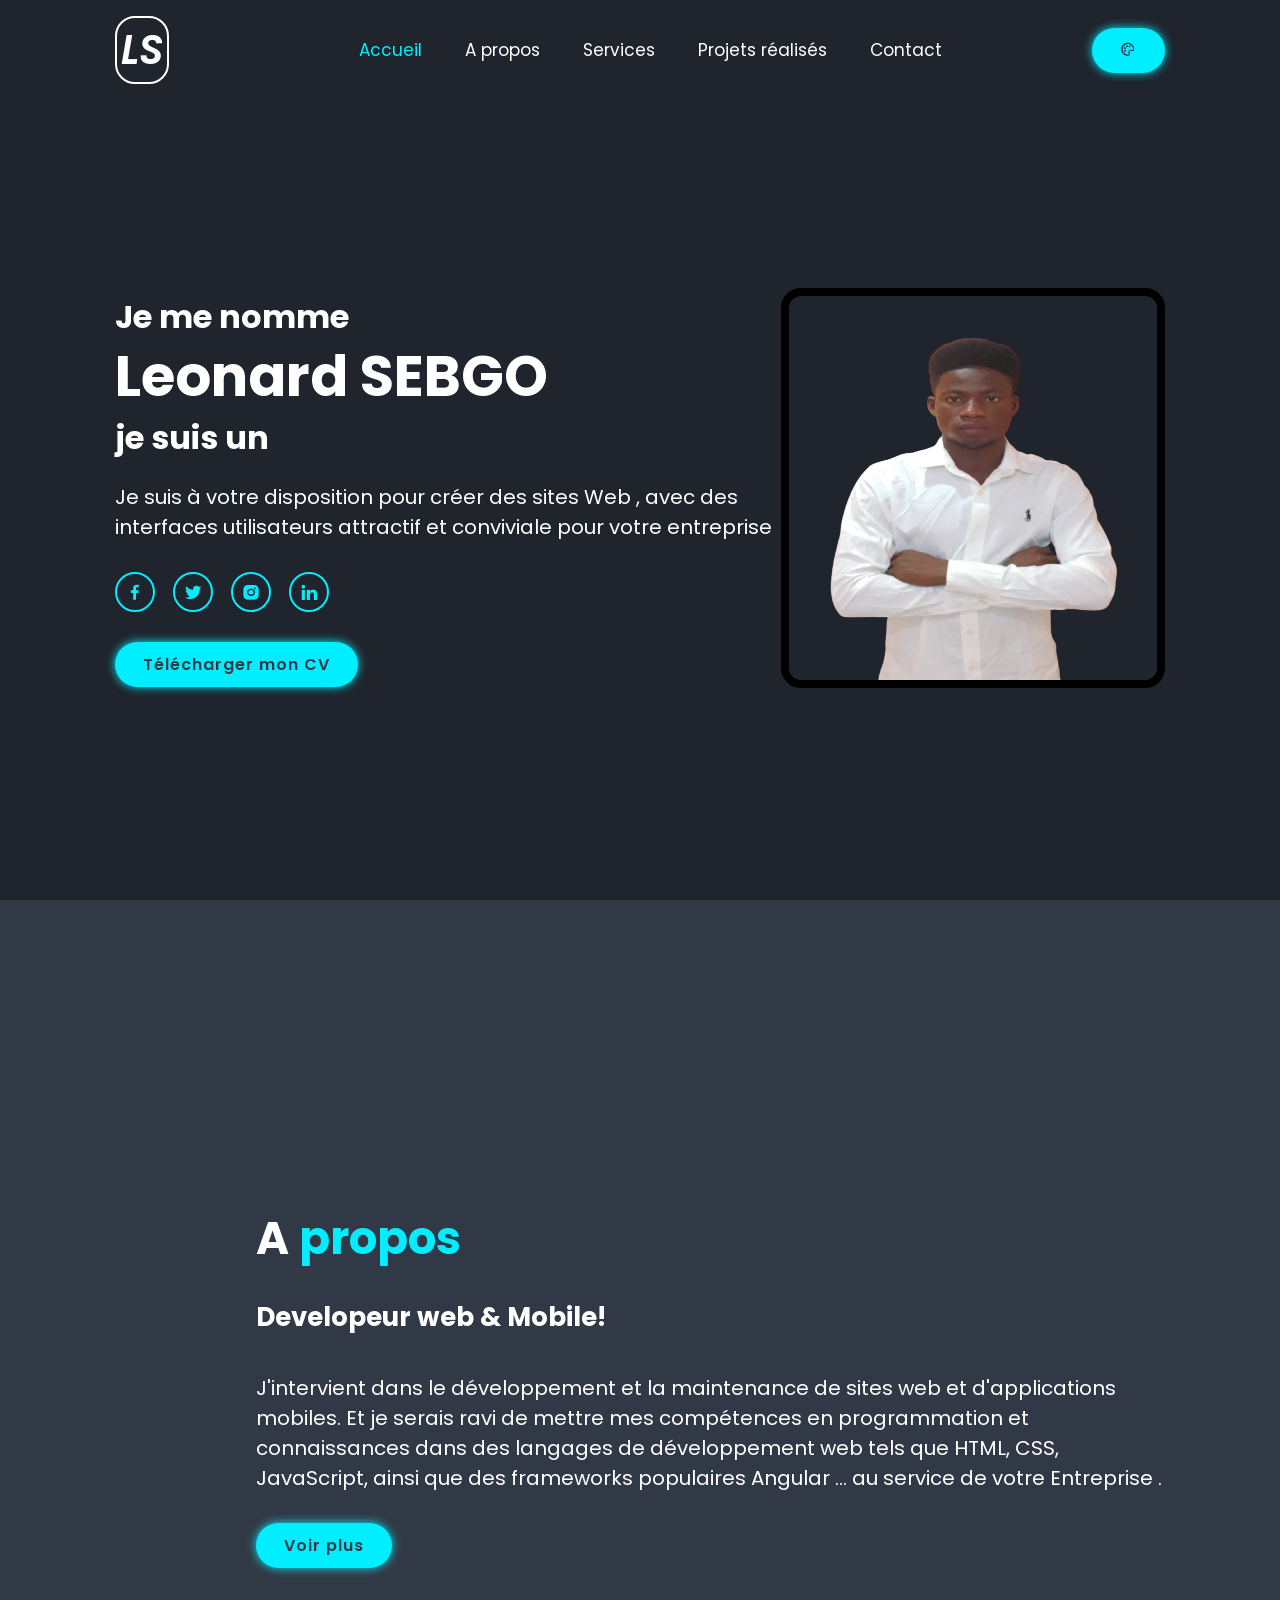
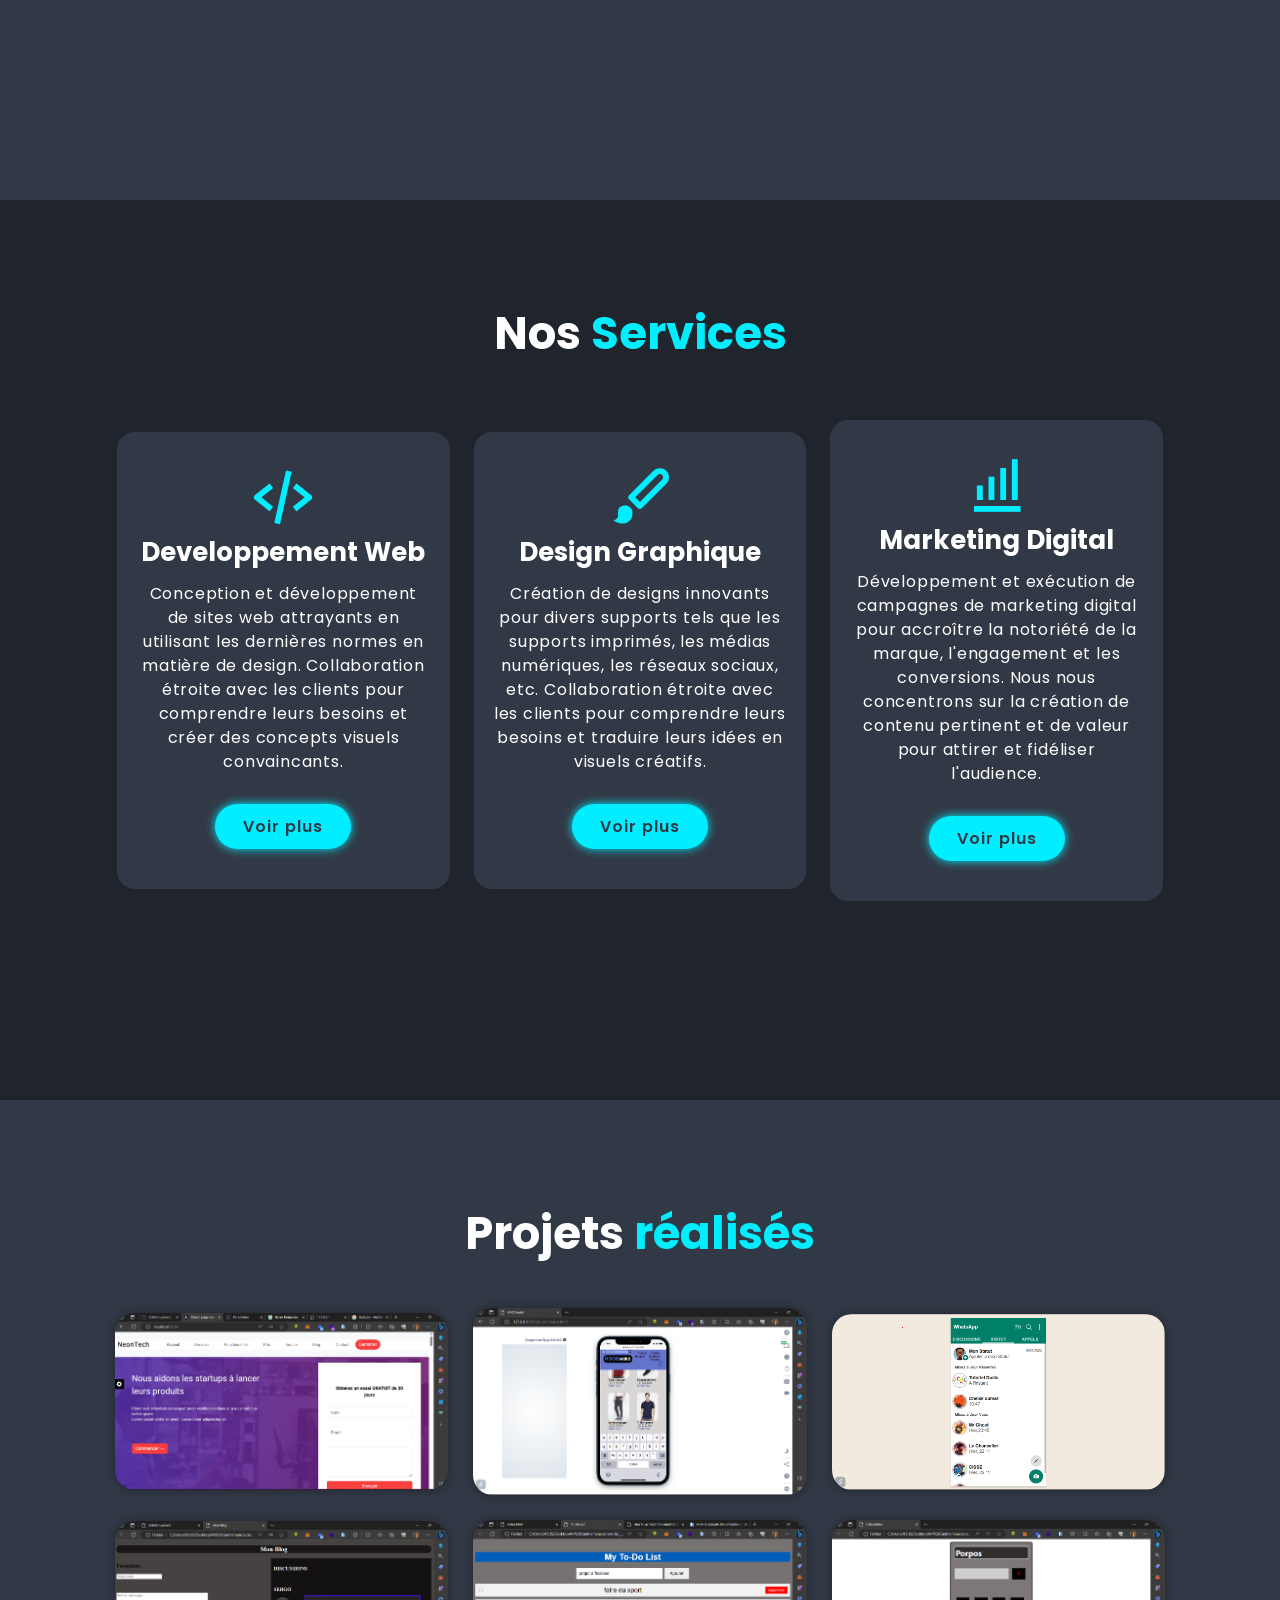
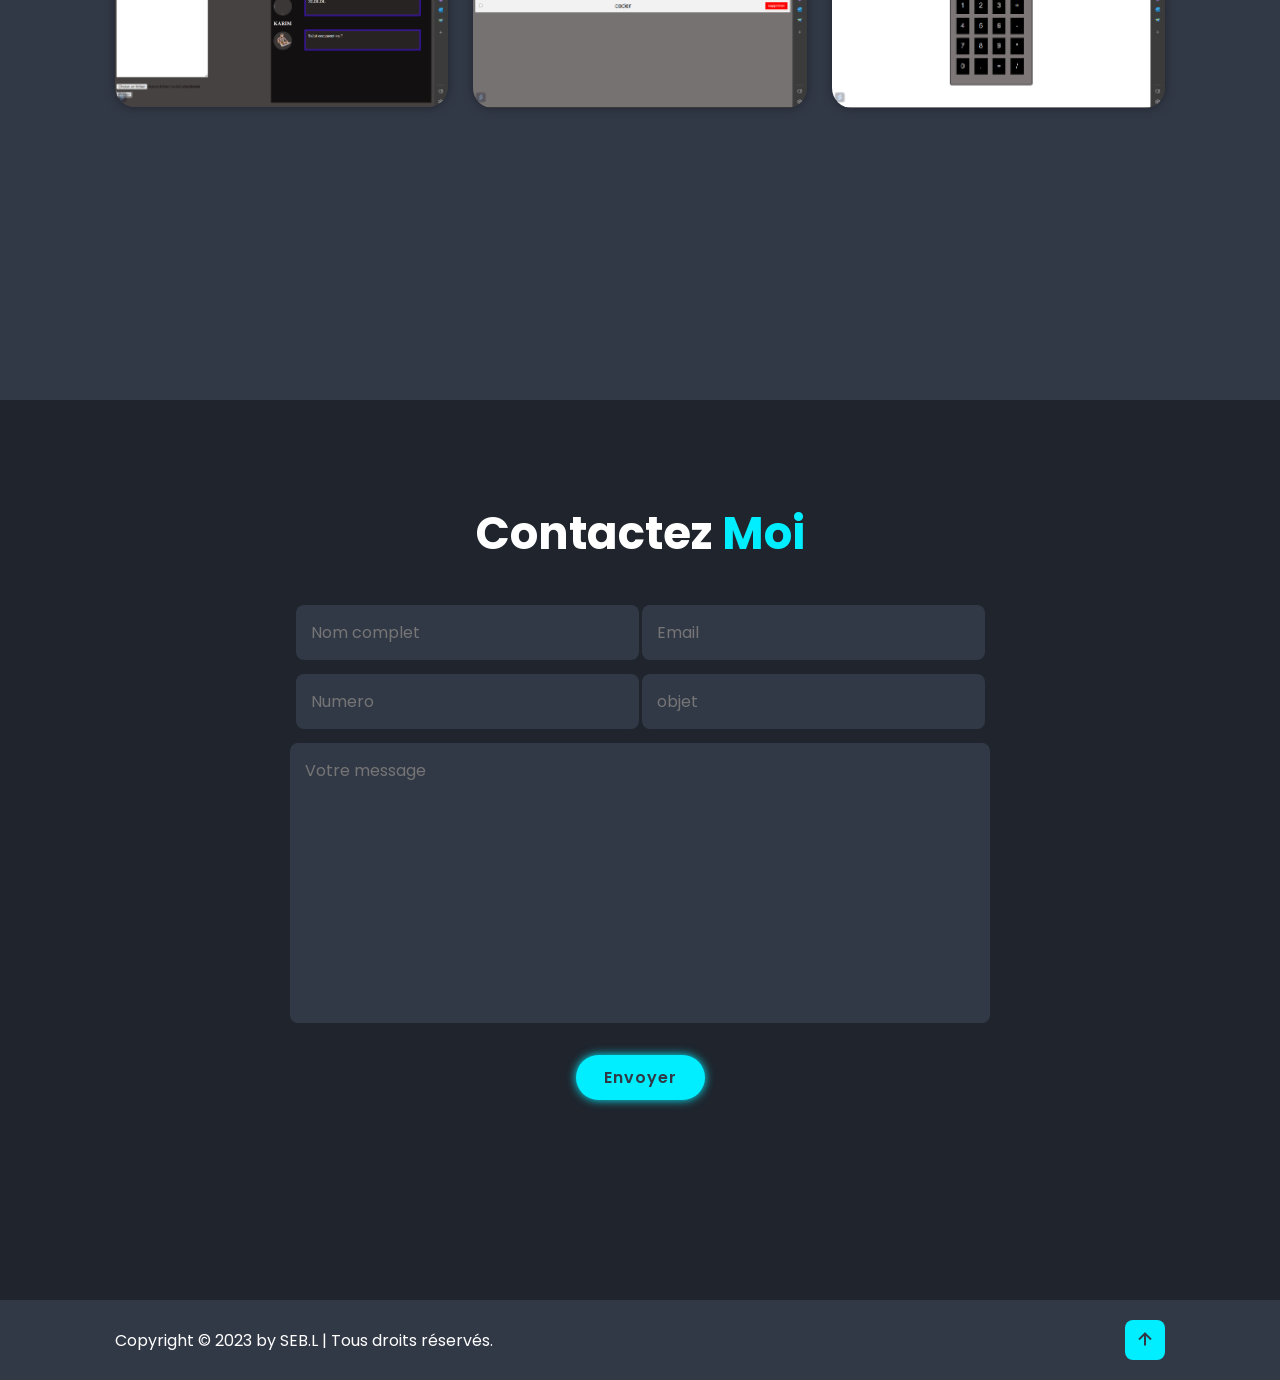
==== index.html @ 1d9edffd "profil" ====
<!DOCTYPE html>
<html lang="en" class="sr">
    <head>
        <meta charset="UTF-8">
        <meta name="viewport" content="width=:, initial-scale=1.0">
        <title>SEBGO Leonard</title>
        <!--box icons -->
<link href='https://unpkg.com/boxicons@2.1.4/css/boxicons.min.css' rel='stylesheet'>
        <!-- lien -->

        <link rel="stylesheet" href="style.css">
    </head>
<body>
  <!-- le header -->
  <div class="bubble-container"></div>
<header class="header">
   <h1 > <a href="#" class="logo">LS</a></h1>
     <i class="bx bx-menu" id="menu-icon"></i>
     

    <nav class="navbar">
      
        <a href="#home" class="active">Accueil</a>
        <a href="#about">A propos</a>
        <a href="#services">Services</a>
        <a href="#Projets" >Projets réalisés</a>
        <a href="#contact">Contact</a>

    </nav>
    <button id="theme-toggle" class="theme-toggle">
        <a href="#" class="btn"><i class='bx bx-palette' ></i></a>
      </button>
</header>
  <!-- partie Accueil -->
  <section class="home" id="home">
   
  
         
         
    </div>
      
        <div class="home-content">
            <h3> Je me nomme </h3>
            <h1>Leonard SEBGO </h1>
            <h3>je suis un <span class="anime-text"></span></h3>
            <p>Je suis à votre disposition pour créer des sites Web , 
                avec des interfaces utilisateurs attractif
                et conviviale pour votre entreprise </p>
             <div class="social-media">
                <!-- icon from boxicon -->
                <a href="#"><i class="bx bxl-facebook"></i></a>
                <a href="#"><i class="bx bxl-twitter"></i></a>
                <a href="#"><i class="bx bxl-instagram-alt"></i></a>
                <a href="#"><i class="bx bxl-linkedin"></i></a>
             </div>
             <a href="cv/CVLEO.pdf" download="CVLEO.pdf" class="btn">Télécharger mon CV</a>
        </div>
        <div class="home-img">
            <img src="images/home.png" alt="">
        </div>
    </section>

    <!-- Partie Apropos -->
    <section class="about" id="about">
        <div class="about-img">
            <img src="" alt="">
        </div>
        <div class="about-content">
            <h2 class="heading"> A <span>propos</span></h2>
            <br>
            <br>
            <h3>Developeur web & Mobile!</h3>
            <br>
            <p>J'intervient dans le développement et la maintenance de sites web et d'applications mobiles.
                Et je serais ravi de mettre mes compétences en programmation et connaissances dans
                 des langages de développement web tels que HTML, CSS, JavaScript, ainsi que des frameworks populaires Angular ... 
                au service de votre Entreprise .
            </p>
            <a href="#" class="btn">Voir plus</a>
        </div>

    </section>
    <!-- Partie Services -->
    <section class="services" id="services">
        <h2 class="heading">Nos <span>Services</span></h2>
        <div class="services-container">
            <div class="services-box">
                <i class="bx bx-code-alt"></i>
                <h3>Developpement Web</h3>
                <p>
                    Conception et développement de sites web attrayants en utilisant les dernières normes en matière de design.
                    Collaboration étroite avec les clients pour comprendre leurs besoins et créer des concepts visuels convaincants.
                </p>
                <a href="#Projets" class="btn"> Voir plus</a>
            </div>
            <div class="services-box">
                <i class="bx bxs-paint"></i>
                <h3>Design Graphique</h3>
                <p>
                    Création de designs innovants pour divers supports tels que les supports imprimés, les médias numériques, les réseaux sociaux, etc.
                    Collaboration étroite avec les clients pour comprendre leurs besoins et traduire leurs idées en visuels créatifs.
                </p>
                <a href="#Projets" class="btn">Voir plus</a>
            </div>
      
            <div class="services-box">
                <i class="bx bx-bar-chart-alt"></i>
                <h3> Marketing Digital</h3>
                <p>
                    Développement et exécution de campagnes de marketing digital pour accroître la notoriété de la marque, l'engagement et les conversions.
                    Nous nous concentrons sur la création de contenu pertinent et de valeur pour attirer et fidéliser l'audience.
                </p>
                <a href="#Projets" class="btn"> Voir plus</a>
            </div>
        </div> 
    </section>
    <!-- Partie Portfolio -->
    <section class="portfolio" id="Projets">
        <h2 class="heading" > Projets <span>réalisés</span></h2>
        
        <div class="portfolio-container">
            <div class="portfolio-box">
                <img src="images/projet0.png" alt="">
                <div class="portfolio-layer">
                    <a href="#"><h4> Web Design 1</h4></a>
                </div>
                
                
            </div>
            <div class="portfolio-box">
                <img src="images/projet02.png" alt="">
                <div class="portfolio-layer">
                    <a href="#">
                        <h4> Web Design 2</h4>
                    </a>
                </div>
               
          
            </div>
            <div class="portfolio-box">
                <img src="images/projet1.png" alt="">
                <div class="portfolio-layer">
                    <a href="#"> <h4> Web Design 3</h4></a>
                </div>
                
          
            </div>
            <div class="portfolio-box">
                <img src="images/projet2.png" alt="">
                <div class="portfolio-layer">
                    <a href="#"><h4> Web Design 4</h4></a>
                </div>
                
               
            </div>
            <div class="portfolio-box">
                <img src="images/projet3.png" alt="">
                <div class="portfolio-layer">
                    <a href="#"> <h4> Web Design 5</h4></a>
                </div>
                
              
            </div>
            <div class="portfolio-box">
                <img src="images/projet4.png" alt="">
                <div class="portfolio-layer">
                    <a href="#"><h4> Web Design 6</h4></a>
                </div>
                
               
            </div>
        </div>

    </section>

    <!-- Partie Contact -->
    <section class="contact" id="contact">
        <h2 class="heading">Contactez <span>Moi</span></h2>
        <!-- <form>
            <div class="input-box">
                <input type="text" placeholder="Nom complet" name="nom">
                <input type="email" placeholder="Email" name="email">
            </div>
            <div class="input-box">
                <input type="number" placeholder="Numero"  name="numero">
                <input type="text" placeholder="objet"  name="objet">
            </div>
            <textarea name="" id="" cols="30" rows="10" placeholder="Votre message" name="message"></textarea>
            <a href="mailto:sebgoleonardo3@gmail.com" class="btn">Envoyer</a>
            
         

        </form> -->
        <form id="monFormulaire">
            <div class="input-box">
                <input type="text" placeholder="Nom complet" name="nom" required>
                <input type="email" placeholder="Email" name="email" required>
            </div>
            <div class="input-box">
                <input type="number" placeholder="Numero" name="numero" required>
                <input type="text" placeholder="objet" name="objet" required>
            </div>
            <textarea name="message" cols="30" rows="10" placeholder="Votre message" required></textarea>
            <button type="submit" class="btn">Envoyer</button>
        </form>
        
    </section>
    <footer class="footer">
        <div class="footer-text">
            <p>Copyright © 2023 by SEB.L | Tous droits réservés.</p>
        </div>
        <div class="footer-iconTop">
            <a href="#"><i class="bx bx-up-arrow-alt"></i></a>
        </div>
    </footer>



    <script src="https://cdn.emailjs.com/dist/email.min.js"></script>
  <!-- animation au survol -->
   

    <!-- scroll reveal -->
    <script src="https://unpkg.com/scrollreveal"></script>

<!-- typed js -->
<script src="https://cdn.jsdelivr.net/npm/typed.js@2.0.12"></script>

    <!-- Partie Java script -->
<script src="script.js"></script>


</body>

</html>
---- style.css ----
@import url('https://fonts.googleapis.com/css2?family=Poppins:wght@300;400;600;700;800;900;300&display=swap');
*{
    margin: 0;
    padding: 0;
    box-sizing: border-box;
    text-decoration: none;
    border: none;
    outline: none;
    scroll-behavior: smooth;
    font-family: 'poppins',sans-serif;
}
:root{
    --bg-color:#1f242d;
    --second-bg-color:#323946;
    --text-color:#fff;
    --main-color:#0ef;
}

html {
    font-size: 62.5%;
    overflow-x: hidden;
}
body{
    background: var(--bg-color);
    color: var(--text-color);
}
section{
    min-height: 100vh;
    padding: 10rem 9% 2rem;

}


.header{
    position: fixed;
    top: 0;
    left: 0;
    width: 100%;
    padding: 2rem 9%;
    background: var(--bg-color);
    display: flex;
    justify-content: space-between;
    align-items: center;
    z-index: 100;
}
.header .sticky {
    border-bottom:.1rem solid rgba(0, 0, 0, .2) ;
}
.logo{
    border: 2px solid #fff;
    border-radius: 20px;
    padding: 4px;
    font-style: italic;
    font-size: 4rem;
    color: var(--text-color);
    font-weight: 600;
    cursor: default;
    transition: 0.5s ease;
}
.logo:hover{
    color: var(--main-color);
    border-color:var(--main-color);
    background:var(--second-bg-color);
    transform: translate3d(-10px , -6px , -9px);
}
.navbar a{
    font-size: 1.7rem;
    color: var(--text-color);
    margin-left: 4rem;
    transition: .3s;
}
.navbar a:hover,
.navbar a.active{
    color: var(--main-color);
}
#menu-icon {
    font-size: 3.6rem;
    color: var(--text-color);
    display: none;
}
.home{
    display: flex;
    justify-content: center;
    align-items: center;
}
.home-img img{
    padding: -20px;
   border-radius: 20px;
    border: 8px solid #000;
    height: 400px;
    width: 30vw;
    animation: floatImage 4s ease-in-out infinite;
    transition: 0.5s ease;
}

.home-img img:hover {
    border:  8px solid var(--main-color);
}
@keyframes floatImage{
    0%{
        transform: translateY(0);
    }
    50%{
        transform: translateY(-2.4rem);
    }
    100%{
        transform: translateY(0);
    }
}
.home-content h3{
    font-size: 3.2rem;
    font-weight: 700;   
}
.home-content h3:nth-of-type(2){
    margin-bottom: 2rem;
}
span{
    color: var(--main-color);
}
.home-content h1{
    font-size: 5.6rem;
    font-weight: 700;
    line-height: 1.3;
}

.home-content p {
    font-size: 2rem;
   align-content: space-between;
}

.social-media a{
    display: inline-flex;
    justify-content: center;
    align-items: center;
    width: 4rem;
    height: 4rem;
    background: transparent;
    border: .2rem solid var(--main-color);
    border-radius: 50%;
    font-size: 2rem;
    color: var(--main-color);
    margin: 3rem 1.5rem 3rem 0;
    transition: .5s ease;

}
.social-media a:hover{
    background: var(--main-color);
    color: var(--second-bg-color);
    box-shadow: 0 0 1rem var(--main-color);
}
.btn{
    display: inline-block;
    padding: 1rem 2.8rem;
    background: var(--main-color);
    border-radius: 4rem;
    box-shadow:0 0 1rem var(--main-color) ;
    font-size: 1.6rem;
    color: var(--second-bg-color);
    letter-spacing: .1rem;
    font-weight: 600;
    transition: .5s ease;
}
.theme-toggle{
    background: transparent;
}
.btn:hover{
    box-shadow:none;

}

.about{
    display: flex;
    justify-content: center;
    align-items: center;
    gap: 2rem;
    background: var(--second-bg-color);

}
.about-img{
    width: 35vw;
}
.heading{
    text-align: center;
    font-size:4.5rem ;
}
.about-content h2{
    text-align: left;
    line-height: 1.2;
}
.about-content h3{
    font-size: 2.6rem;
}
.about-content p {
    font-size: 2rem;
    margin:2rem 0 3rem ;

}



.services h2{
    margin-bottom:5rem ;
}
.services-container{
    display: flex;
    justify-content: center;
    align-items: center;
    flex-wrap: wrap;
    gap: 2rem;

}

.services-container .services-box {
    flex: 1 1 30rem ;
    background: var(--second-bg-color);
    padding: 3rem 2rem 4rem;
    border-radius: 2rem;
    text-align: center;
    border: .2rem solid var(--bg-color);
    transition:.5s ease ;
}

.services-container .services-box:hover {
    border-color: var(--main-color) ;
    transform: scale(1.02);
    
}
.services-box i {
    font-size: 7rem;
    color: var(--main-color);
}

.services-box h3 {
    font-size: 2.6rem;
}
.services-box p{
    font-size: 1.6rem;
    margin: 1rem 0 3rem;
    line-height: 1.5;
    letter-spacing: 0.05em;
}



.portfolio{
    background: var(--second-bg-color);
}
.portfolio h2 {
    margin-bottom: 4rem;
}
.portfolio-container {
    display :grid;
    grid-template-columns: repeat(3 , 1fr) ;
    align-items: center;
    gap: 2.5rem;
}
.portfolio-container .portfolio-box {
    position: relative;
    border-radius: 2rem;
    box-shadow: 0 0 1rem var(--bg-color);
    overflow: hidden;
    display: flex;
}
.portfolio img {
    width: 100%;
    transition: .5s ease;   
}
.portfolio-box:hover img{
    transform: scale(1.1);
}
.portfolio-box .portfolio-layer {
    position: absolute;
    bottom: 0;
    left: 0;
    width: 100%;
    height: 100%;
    background:linear-gradient(rgba(0 , 0 ,0 , .1), var(--main-color)) ;
    display: flex;
    justify-content: center;
    align-items: center;
    text-align: center;
    padding:  0 4rem;
    transform: translateY(100%);
    transition: .5s ease;
}
.portfolio-box:hover .portfolio-layer{
    transform: translateY(0);
}
.portfolio-layer h4 {
    font-size: 3rem;
}
.portfolio-layer p {
    font-size: 1.6rem;
    margin: .3rem 0 1rem;   
}
.portfolio-layer a {
    display: inline-flex;
    justify-content: center;
    align-items: center;
    width: 5rem;
    height: 5rem;
    background: var(--text-color);
    border-radius: 50%;

}
.portfolio-layer i{
    font-size: 2rem;
    color: var(--second-bg-color);
}

/* partie css pour Contact */

.contact h2 {
    margin-bottom: 3rem;
}

.contact form {
    max-width: 70rem;
    margin: 1rem auto;
    text-align: center;
    margin-bottom: 3rem;
}

.contact form input-box{
    display: flex;
    justify-content: space-between;
    flex-wrap: wrap;
}

.contact form .input-box input,
.contact form textarea {
    width: 100%;
    padding: 1.5rem;
    font-size: 1.6rem;
    color: var(--text-color);
    background: var(--second-bg-color);
    border-radius: .8rem;
    margin: .7rem 0 ;
}

.contact form .input-box input {
    width: 49%;
}
.contact form textarea {
    resize: none;
}
.contact form .btn {
    margin-top: 2rem;
    cursor: pointer;
}

/* css partie footer */

.footer {
    display: flex;
    justify-content: space-between;
    align-items: center;
    flex-wrap: wrap;
    padding: 2rem 9%;
    background: var(--second-bg-color);
}

.footer-text p {
    font-size: 1.6rem;
}

.footer-iconTop a {
    display: inline-flex;
    justify-content: center;
    align-items: center;
    padding: .8rem;
    background: var(--main-color);
    border-radius: .8rem;
    transition: .5s ease;

}
.footer-iconTop a:hover {
    box-shadow: 0 0 1rem var(--main-color);
}
.footer-iconTop a i{
    font-size: 2.4rem;
    color: var(--second-bg-color);
}

/* css partie dedié a la responsivité */

@media (max-width: 1200px) {
    html{
        font-size: 55%;
    }
}

@media (max-width: 991px) {
    .header{
         padding: 2rem 3%;
    }
    section {
        padding: 10re 3% 2rem;
    }
    .services {
        padding: 7rem;
    }
    .portfolio {
        padding: 7rem;

    }
    .contact {
        min-height: auto;

    }
    .footer{
        padding: 2rem 3%;
    }
}

@media (max-width: 768px) {
    #menu-icon{
        display: block;
    }
    .navbar {
        position: absolute;
        top: 100%;
        left: 0;
        width: 100%;
        padding: 1rem 3%;
        background: var(--bg-color);
        border-top: .1rem solid rgba(0 , 0 ,0 , .2);
        box-shadow: 0 .5rem 1rem rgba(0 , 0 ,0 , .2);
        display: none;
    }
    .navbar.active {
        display: block;
    }
    .navbar a {
        display: block;
        font-size: 2rem;
        font-size: 3rem 0;
    }
    .home{
        flex-direction: column;  
    }
    .home-content h3{
        font-size: 2.6rem;
    }
    .home-content h1 {
        font-size: 5rem;
    }
    .home-img img {
        width: 70vw;
        margin-top: 4rem;
    }
    .about {
        flex-direction: column-reverse;
    }
     .about img {
        width: 70vw;
        margin-top: 4rem;
     }
     .services h2 {
        margin-top: 3rem;
    }
    .portfolio h2 {
        margin-bottom: 3rem;
    }
    .portfolio-container{
        grid-template-columns: repeat (2 , 1fr);
    }
}

@media (max-width: 617px) {
    .portfolio-container{
        grid-template-columns: 1fr;
    }
}

@media (max-width: 450px) {
    html {
        font-weight: 50%;
    }
    .contact form .input-box input {
        width: 100%;
    }
}
@media (max-width: 365px){
    .home-img img{
        width: 90vw;
    } 
    .about-img img{
        width: 90vw;
    } 
    .footer{
        flex-direction: column-reverse;
    }
    .footer p {
        text-align: center;
        margin-top: 2rem;
        
    }
}

/* Thème 1 */
.theme1 {
    --bg-color: #1f242d;
    --second-bg-color: #363c46;
    --text-color: #fff;
    --main-color: #0ef;
  }
  
  /* Thème 2 */
  .theme2 {
    --bg-color: #f2f2f2;
    --second-bg-color: #e0e0e0;
    --text-color: #000;
    --main-color: #ff5722;
  }
  
.home .bx bx-palette {
    font-size: 6vw;
    
}
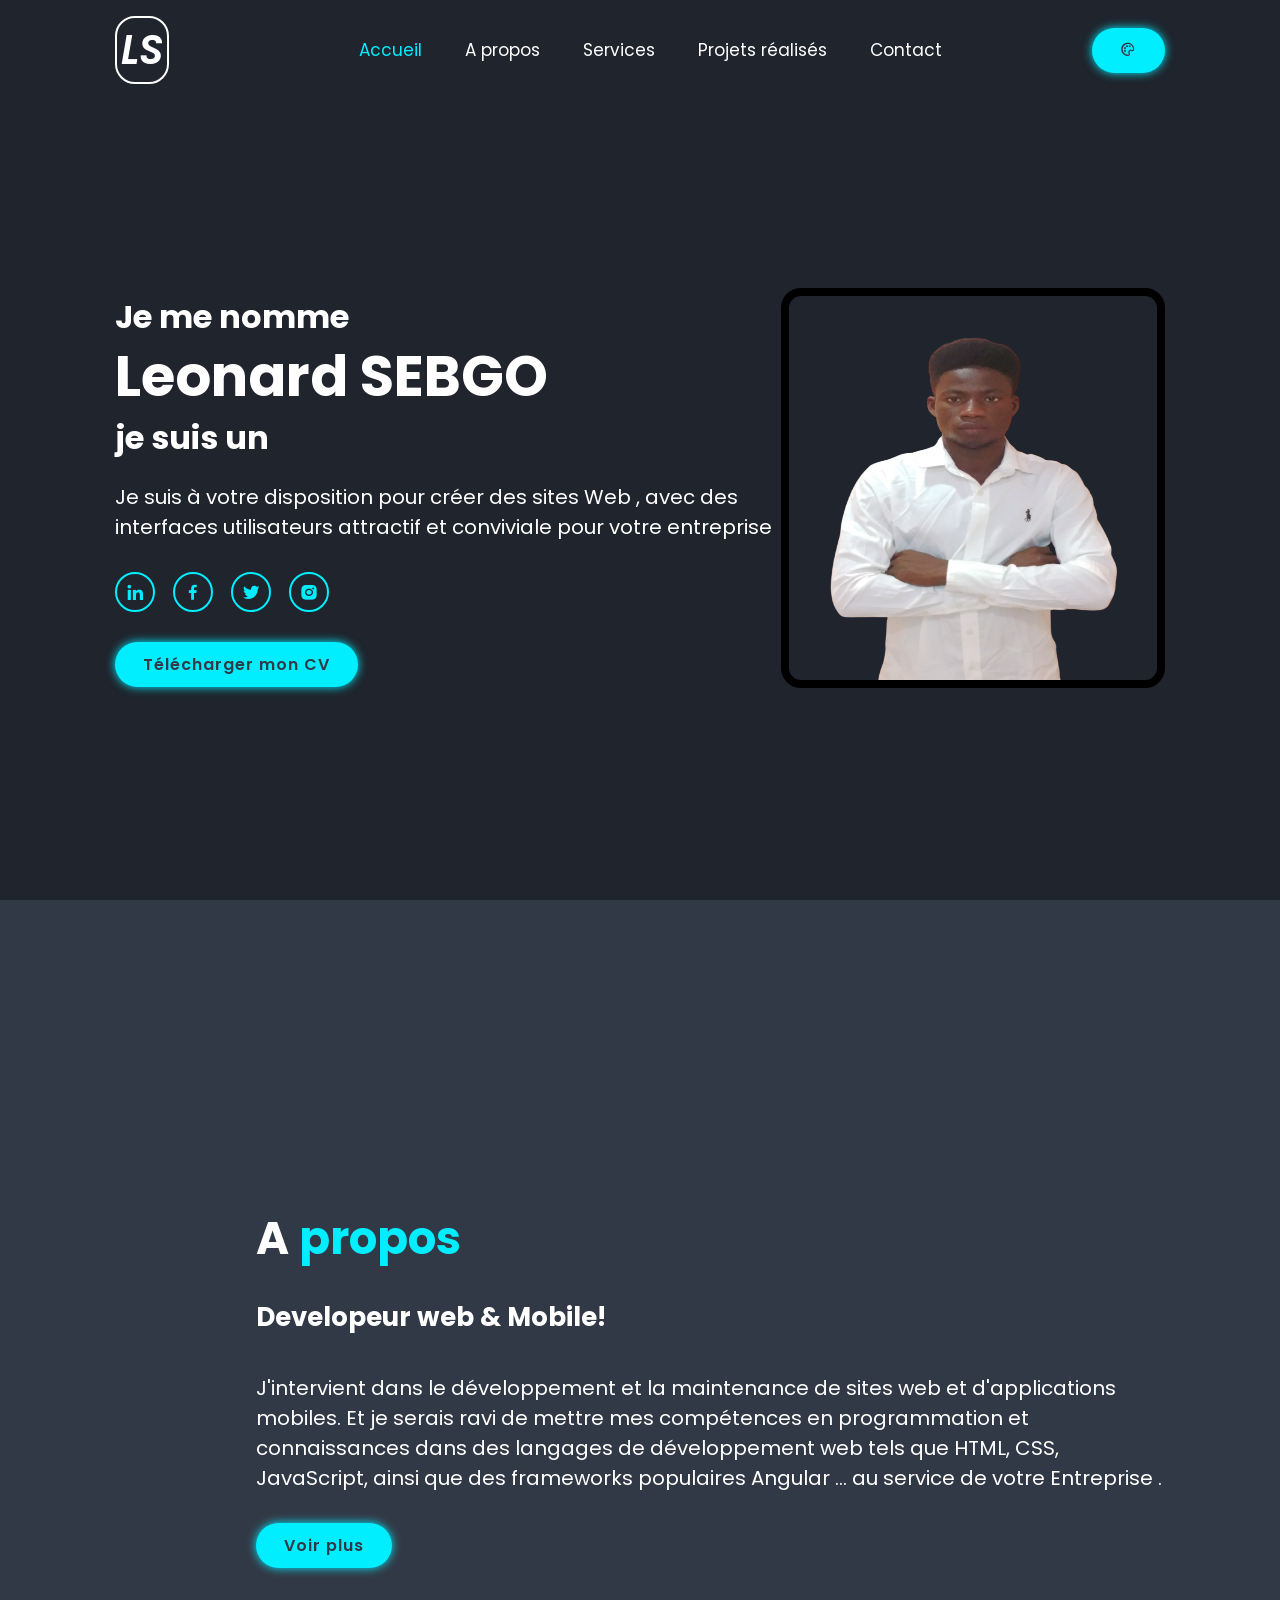
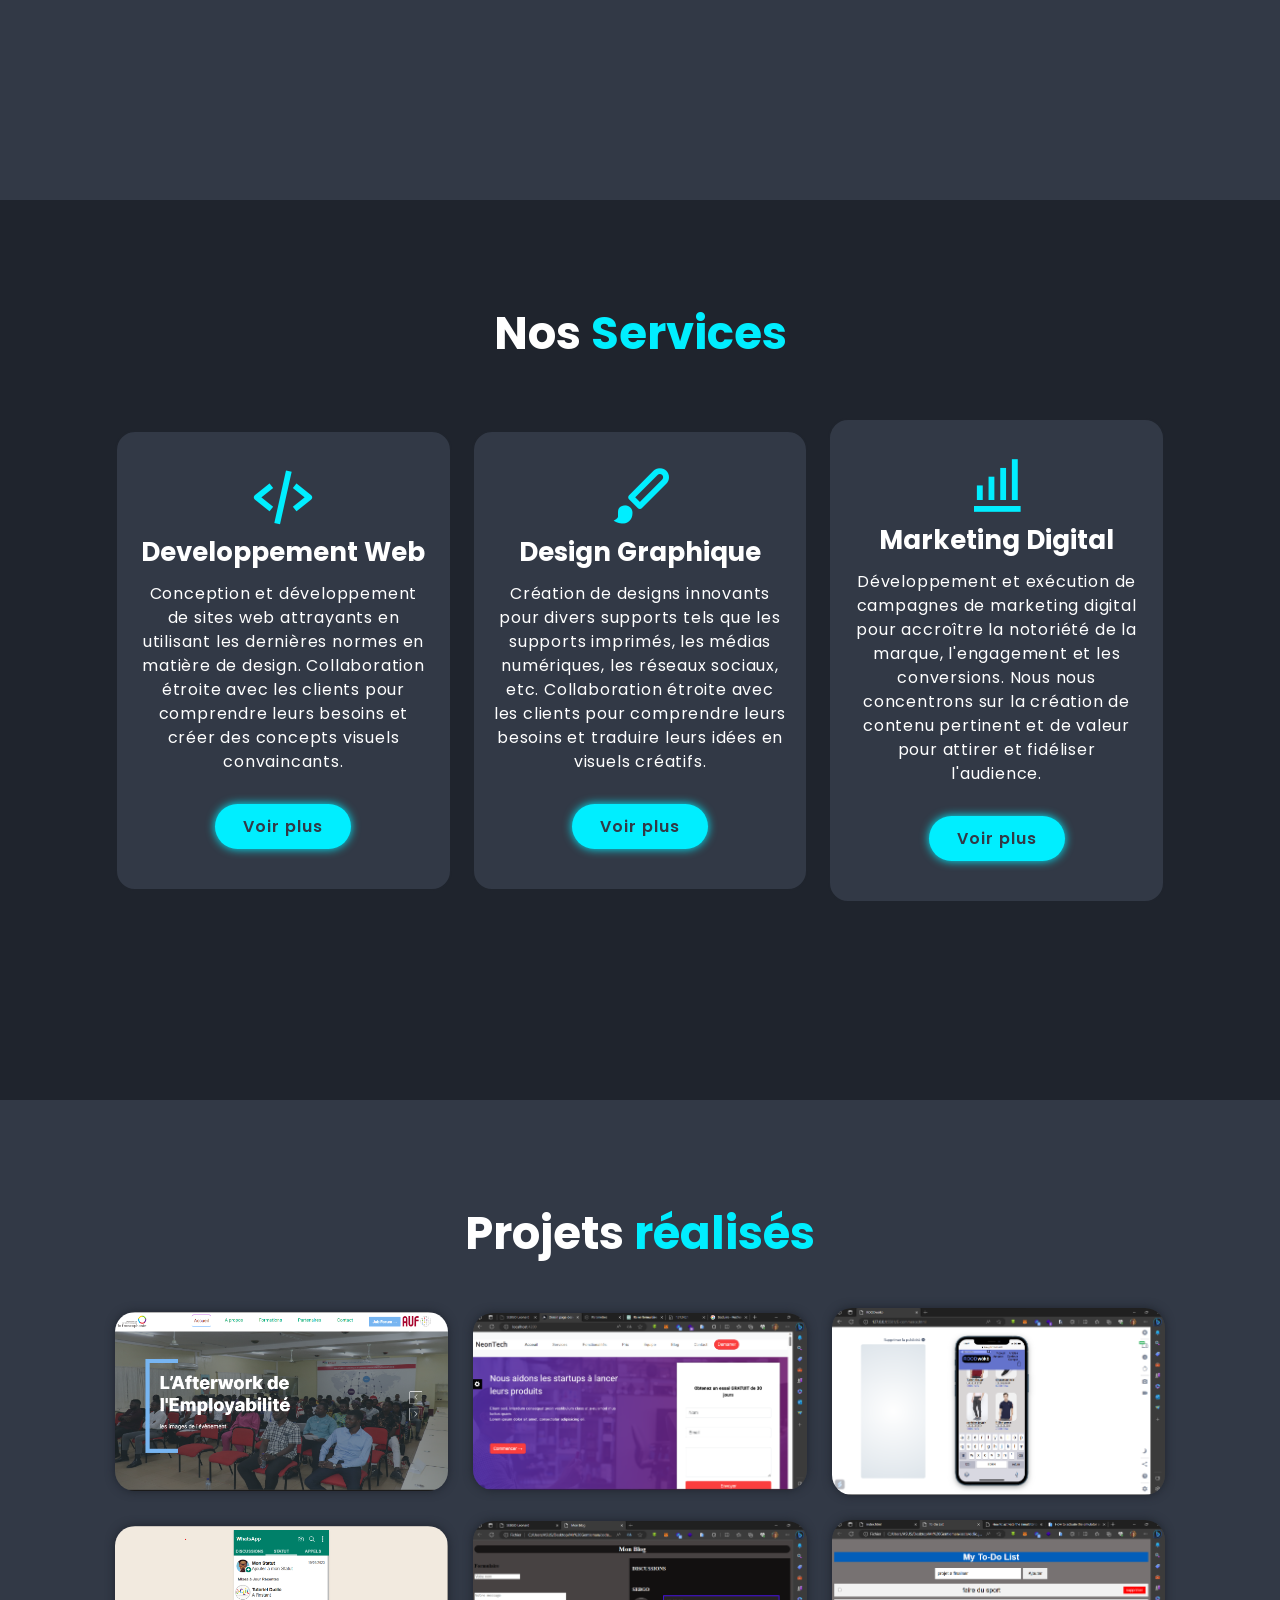
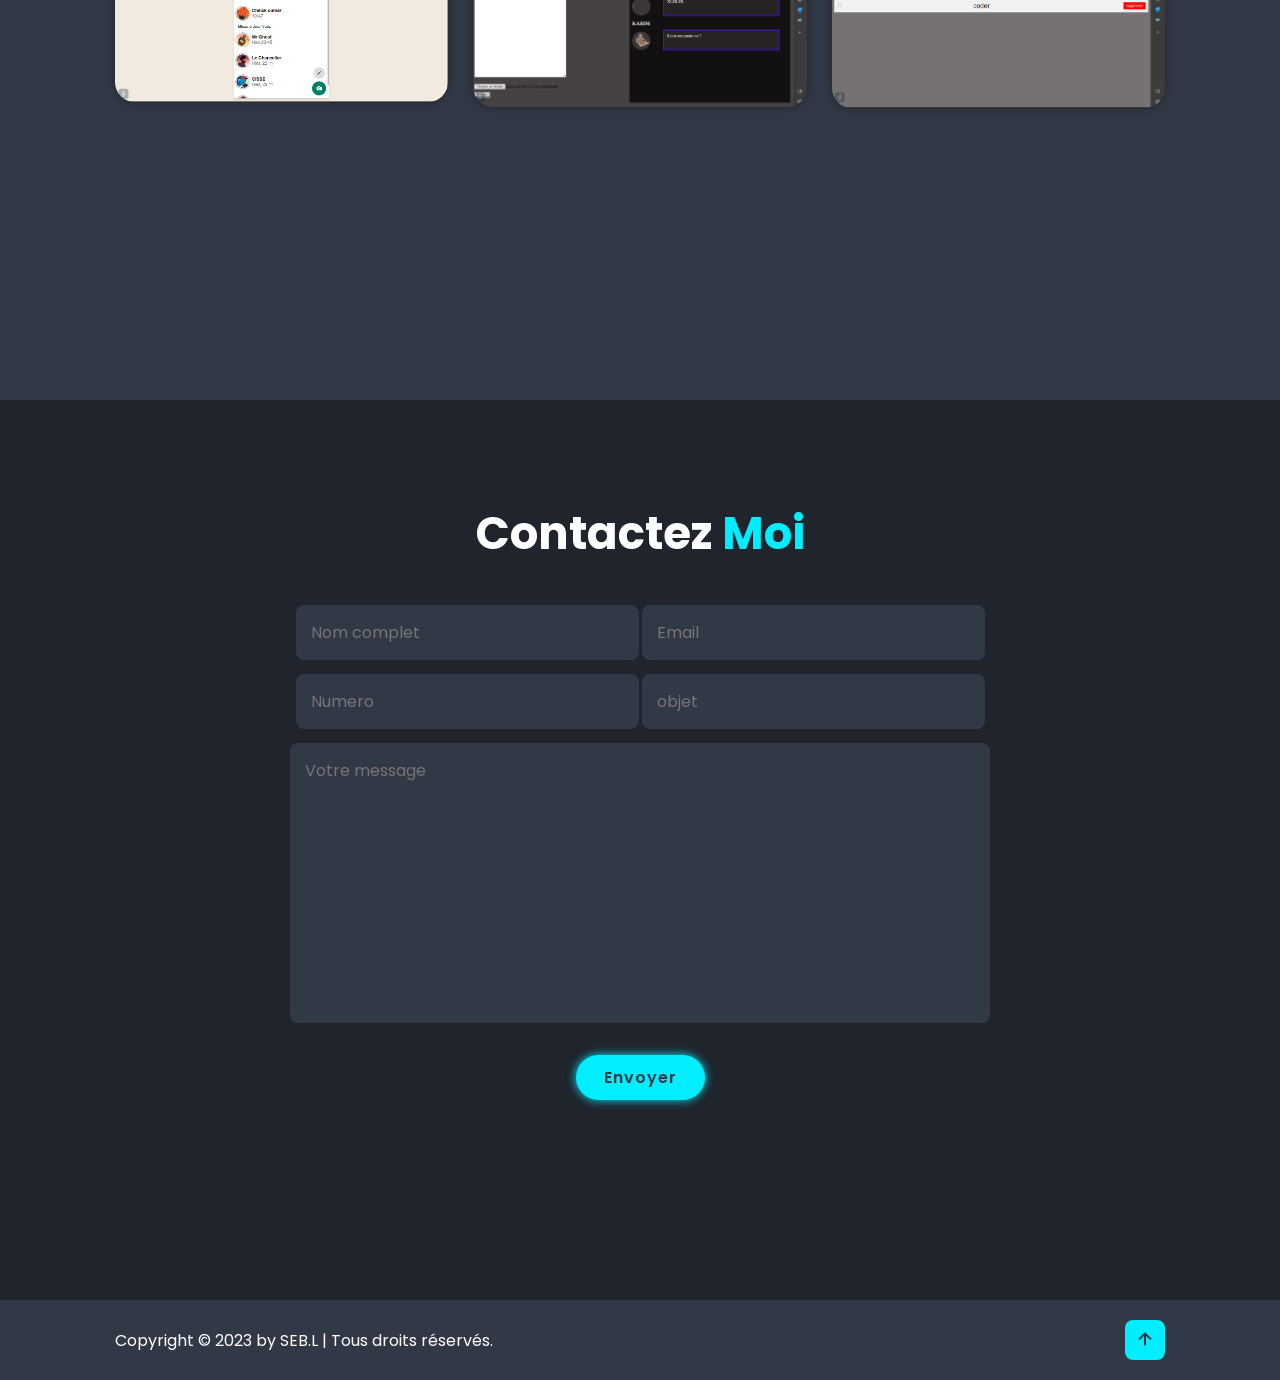
==== commit 06385e35: "Projet (update)" ====
--- a/index.html
+++ b/index.html
@@ -49,10 +49,11 @@
                 et conviviale pour votre entreprise </p>
              <div class="social-media">
                 <!-- icon from boxicon -->
+                <a href="https://www.linkedin.com/in/leonard-sebgo-71203a273/"><i class="bx bxl-linkedin"></i></a>
                 <a href="#"><i class="bx bxl-facebook"></i></a>
                 <a href="#"><i class="bx bxl-twitter"></i></a>
                 <a href="#"><i class="bx bxl-instagram-alt"></i></a>
-                <a href="#"><i class="bx bxl-linkedin"></i></a>
+             
              </div>
              <a href="cv/CVLEO.pdf" download="CVLEO.pdf" class="btn">Télécharger mon CV</a>
         </div>
@@ -121,9 +122,17 @@
         
         <div class="portfolio-container">
             <div class="portfolio-box">
+                <img src="images/Hackathon.png" alt="">
+                <div class="portfolio-layer">
+                    <a href="https://github.com/MrGentlemanSeb/Forum_Dclic.git"><h4> Projet Hackathon Forum Dclic </h4></a>
+                </div>
+                
+               
+            </div>
+            <div class="portfolio-box">
                 <img src="images/projet0.png" alt="">
                 <div class="portfolio-layer">
-                    <a href="#"><h4> Web Design 1</h4></a>
+                    <a href="https://github.com/MrGentlemanSeb/Dorsin.git"><h4>Projet angular</h4></a>
                 </div>
                 
                 
@@ -131,8 +140,8 @@
             <div class="portfolio-box">
                 <img src="images/projet02.png" alt="">
                 <div class="portfolio-layer">
-                    <a href="#">
-                        <h4> Web Design 2</h4>
+                    <a href="https://github.com/MrGentlemanSeb/Projet-page-web-complet.git">
+                        <h4> Projet e-commerce</h4>
                     </a>
                 </div>
                
@@ -141,7 +150,7 @@
             <div class="portfolio-box">
                 <img src="images/projet1.png" alt="">
                 <div class="portfolio-layer">
-                    <a href="#"> <h4> Web Design 3</h4></a>
+                    <a href="https://github.com/MrGentlemanSeb/Projet-Whatsapp"> <h4> Projet Whatsapp</h4></a>
                 </div>
                 
           
@@ -149,7 +158,7 @@
             <div class="portfolio-box">
                 <img src="images/projet2.png" alt="">
                 <div class="portfolio-layer">
-                    <a href="#"><h4> Web Design 4</h4></a>
+                    <a href="https://github.com/MrGentlemanSeb/dclic_js_projects/tree/f0824eed3f929a016f1993239b9b0e1e209b7018/blog"><h4>Projet Blog</h4></a>
                 </div>
                 
                
@@ -157,19 +166,12 @@
             <div class="portfolio-box">
                 <img src="images/projet3.png" alt="">
                 <div class="portfolio-layer">
-                    <a href="#"> <h4> Web Design 5</h4></a>
+                    <a href="todo_list"> <h4>Projet TODO List</h4></a>
                 </div>
                 
               
             </div>
-            <div class="portfolio-box">
-                <img src="images/projet4.png" alt="">
-                <div class="portfolio-layer">
-                    <a href="#"><h4> Web Design 6</h4></a>
-                </div>
-                
-               
-            </div>
+        
         </div>
 
     </section>
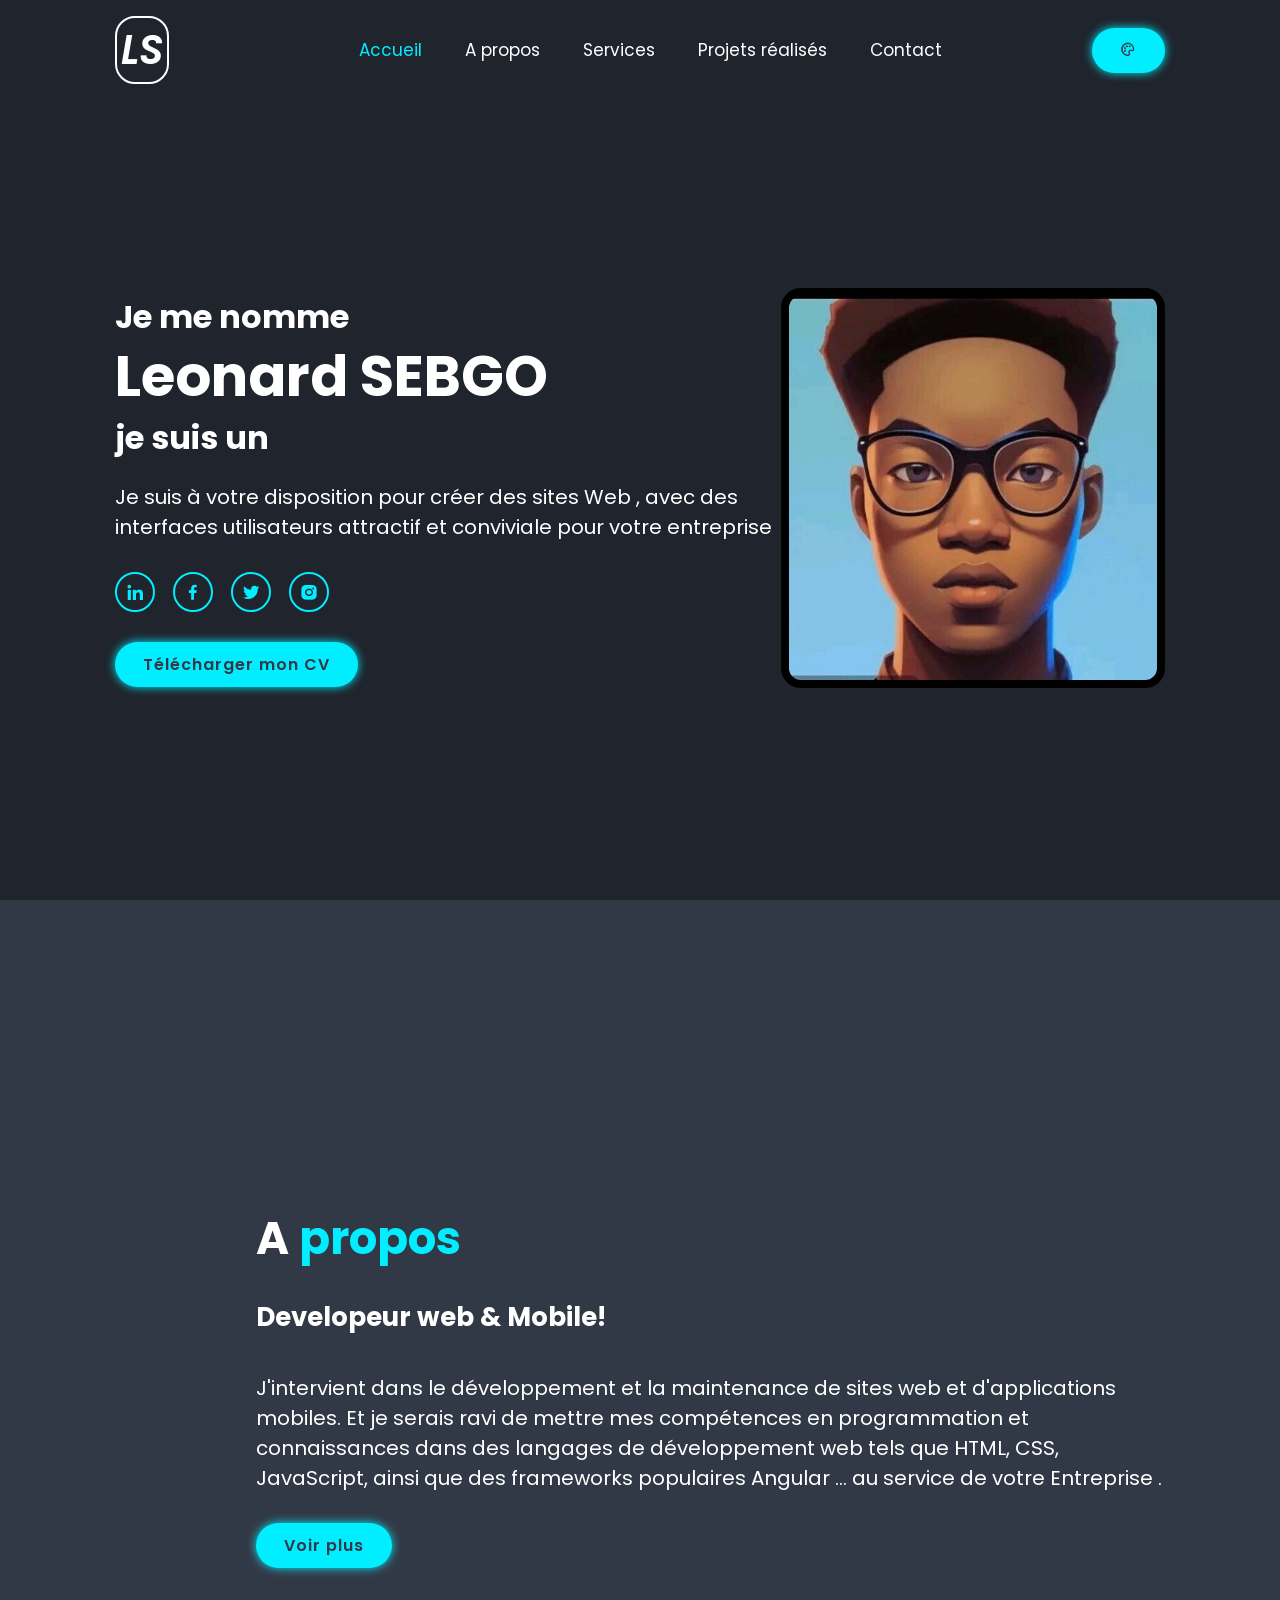
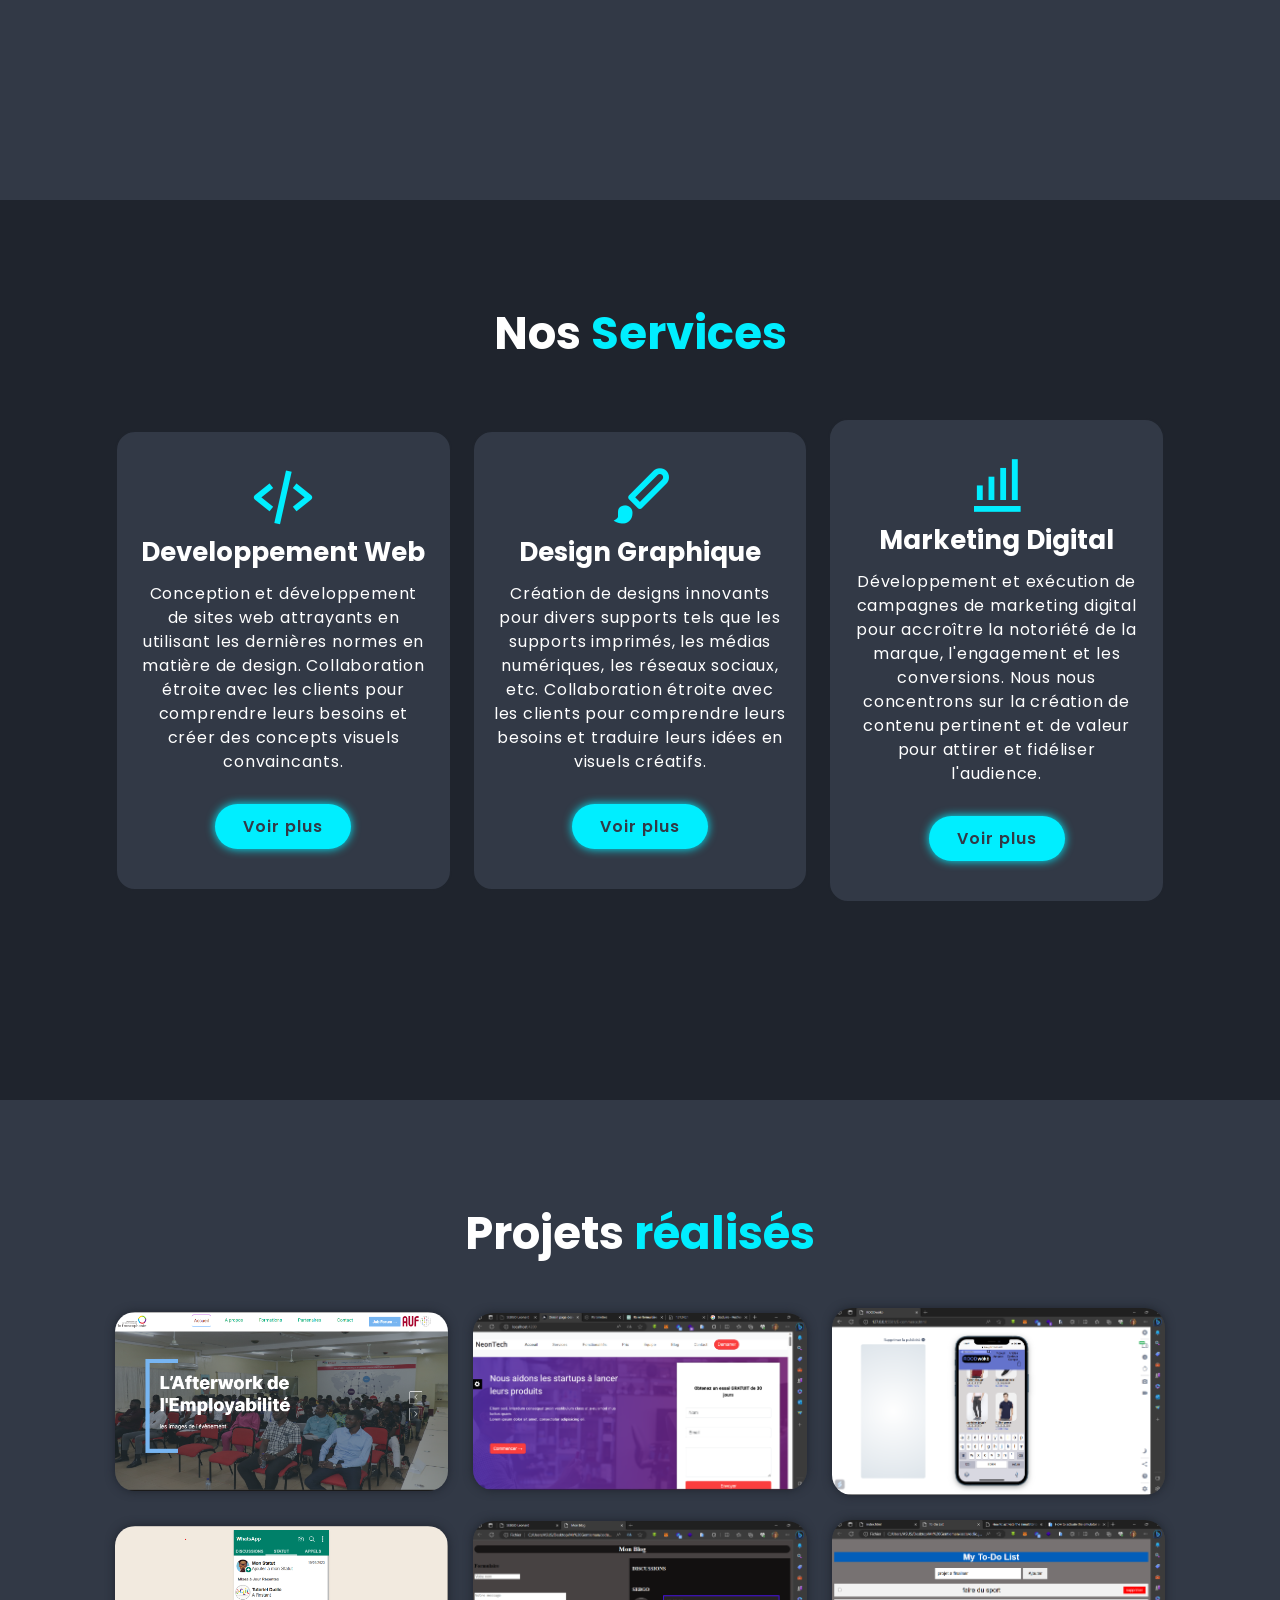
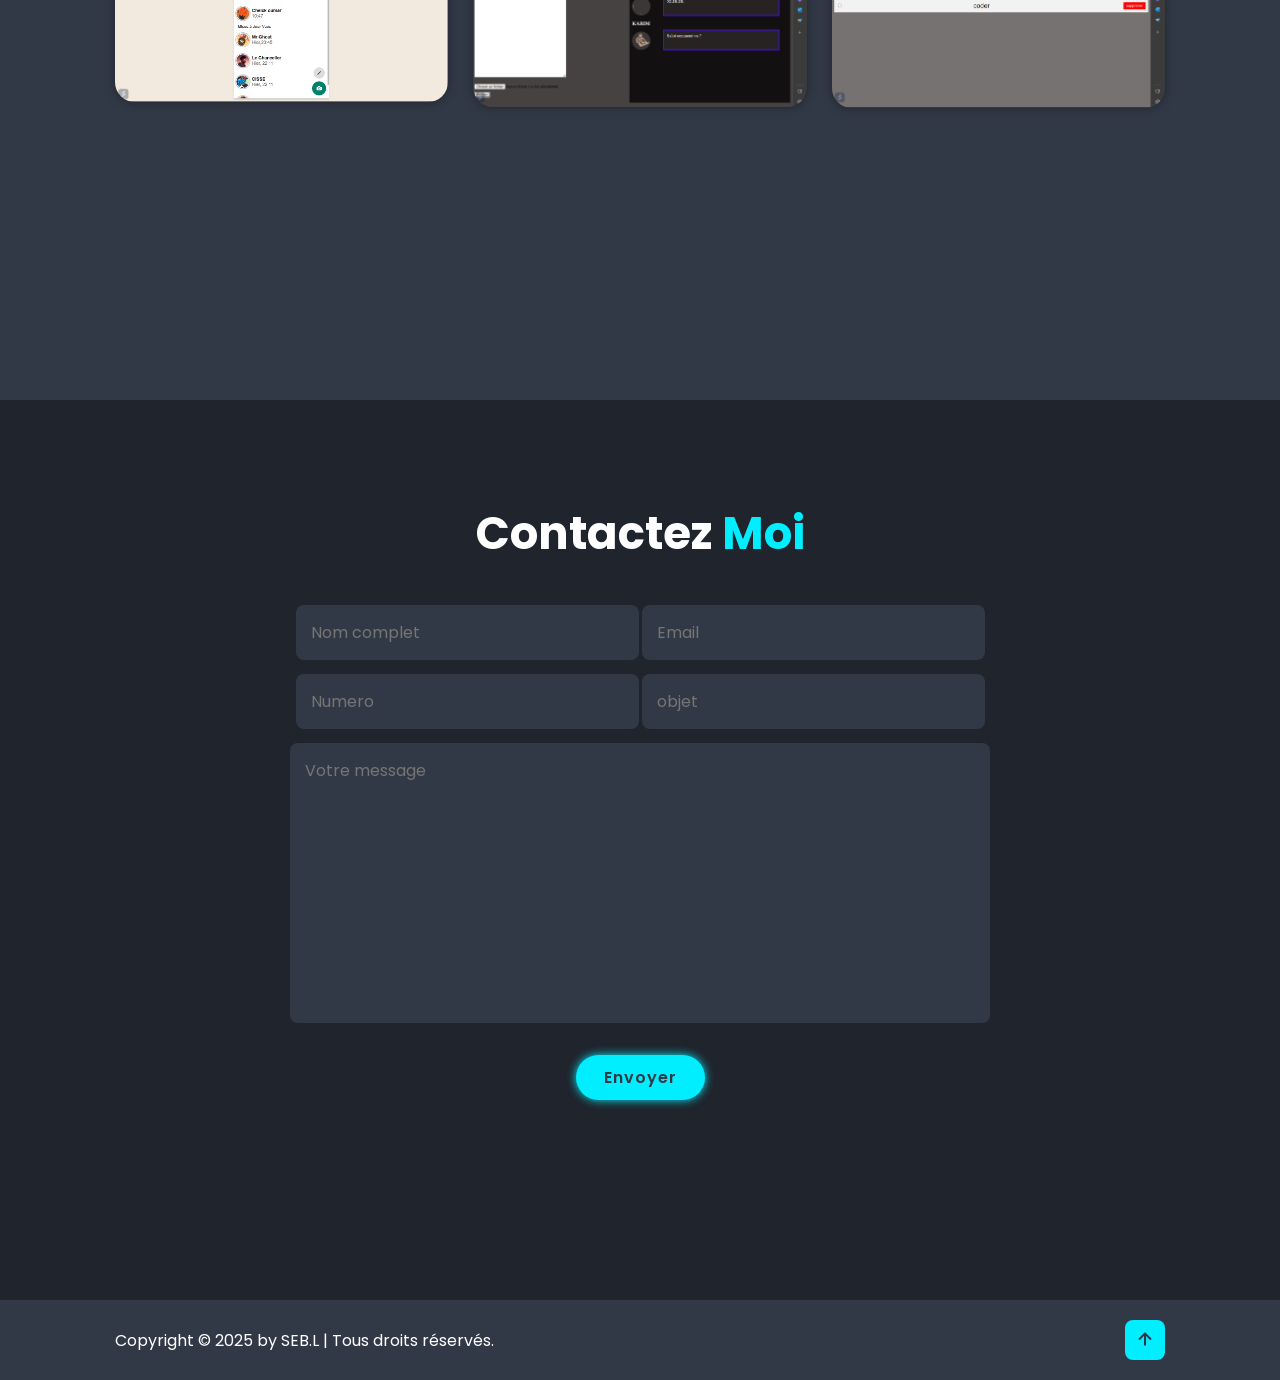
==== commit f789b587: "fix: date" ====
--- a/index.html
+++ b/index.html
@@ -17,10 +17,10 @@
 <header class="header">
    <h1 > <a href="#" class="logo">LS</a></h1>
      <i class="bx bx-menu" id="menu-icon"></i>
-     
+
 
     <nav class="navbar">
-      
+
         <a href="#home" class="active">Accueil</a>
         <a href="#about">A propos</a>
         <a href="#services">Services</a>
@@ -34,17 +34,17 @@
 </header>
   <!-- partie Accueil -->
   <section class="home" id="home">
-   
-  
-         
-         
+
+
+
+
     </div>
-      
+
         <div class="home-content">
             <h3> Je me nomme </h3>
             <h1>Leonard SEBGO </h1>
             <h3>je suis un <span class="anime-text"></span></h3>
-            <p>Je suis à votre disposition pour créer des sites Web , 
+            <p>Je suis à votre disposition pour créer des sites Web ,
                 avec des interfaces utilisateurs attractif
                 et conviviale pour votre entreprise </p>
              <div class="social-media">
@@ -53,7 +53,7 @@
                 <a href="#"><i class="bx bxl-facebook"></i></a>
                 <a href="#"><i class="bx bxl-twitter"></i></a>
                 <a href="#"><i class="bx bxl-instagram-alt"></i></a>
-             
+
              </div>
              <a href="cv/CVLEO.pdf" download="CVLEO.pdf" class="btn">Télécharger mon CV</a>
         </div>
@@ -75,7 +75,7 @@
             <br>
             <p>J'intervient dans le développement et la maintenance de sites web et d'applications mobiles.
                 Et je serais ravi de mettre mes compétences en programmation et connaissances dans
-                 des langages de développement web tels que HTML, CSS, JavaScript, ainsi que des frameworks populaires Angular ... 
+                 des langages de développement web tels que HTML, CSS, JavaScript, ainsi que des frameworks populaires Angular ...
                 au service de votre Entreprise .
             </p>
             <a href="#" class="btn">Voir plus</a>
@@ -104,7 +104,7 @@
                 </p>
                 <a href="#Projets" class="btn">Voir plus</a>
             </div>
-      
+
             <div class="services-box">
                 <i class="bx bx-bar-chart-alt"></i>
                 <h3> Marketing Digital</h3>
@@ -114,28 +114,28 @@
                 </p>
                 <a href="#Projets" class="btn"> Voir plus</a>
             </div>
-        </div> 
+        </div>
     </section>
     <!-- Partie Portfolio -->
     <section class="portfolio" id="Projets">
         <h2 class="heading" > Projets <span>réalisés</span></h2>
-        
+
         <div class="portfolio-container">
             <div class="portfolio-box">
                 <img src="images/Hackathon.png" alt="">
                 <div class="portfolio-layer">
                     <a href="https://github.com/MrGentlemanSeb/Forum_Dclic.git"><h4> Projet Hackathon Forum Dclic </h4></a>
                 </div>
-                
-               
+
+
             </div>
             <div class="portfolio-box">
                 <img src="images/projet0.png" alt="">
                 <div class="portfolio-layer">
                     <a href="https://github.com/MrGentlemanSeb/Dorsin.git"><h4>Projet angular</h4></a>
                 </div>
-                
-                
+
+
             </div>
             <div class="portfolio-box">
                 <img src="images/projet02.png" alt="">
@@ -144,34 +144,34 @@
                         <h4> Projet e-commerce</h4>
                     </a>
                 </div>
-               
-          
+
+
             </div>
             <div class="portfolio-box">
                 <img src="images/projet1.png" alt="">
                 <div class="portfolio-layer">
                     <a href="https://github.com/MrGentlemanSeb/Projet-Whatsapp"> <h4> Projet Whatsapp</h4></a>
                 </div>
-                
-          
+
+
             </div>
             <div class="portfolio-box">
                 <img src="images/projet2.png" alt="">
                 <div class="portfolio-layer">
                     <a href="https://github.com/MrGentlemanSeb/dclic_js_projects/tree/f0824eed3f929a016f1993239b9b0e1e209b7018/blog"><h4>Projet Blog</h4></a>
                 </div>
-                
-               
+
+
             </div>
             <div class="portfolio-box">
                 <img src="images/projet3.png" alt="">
                 <div class="portfolio-layer">
                     <a href="todo_list"> <h4>Projet TODO List</h4></a>
                 </div>
-                
-              
-            </div>
-        
+
+
+            </div>
+
         </div>
 
     </section>
@@ -190,8 +190,8 @@
             </div>
             <textarea name="" id="" cols="30" rows="10" placeholder="Votre message" name="message"></textarea>
             <a href="mailto:sebgoleonardo3@gmail.com" class="btn">Envoyer</a>
-            
-         
+
+
 
         </form> -->
         <form id="monFormulaire">
@@ -206,11 +206,11 @@
             <textarea name="message" cols="30" rows="10" placeholder="Votre message" required></textarea>
             <button type="submit" class="btn">Envoyer</button>
         </form>
-        
+
     </section>
     <footer class="footer">
         <div class="footer-text">
-            <p>Copyright © 2023 by SEB.L | Tous droits réservés.</p>
+            <p>Copyright © 2025 by SEB.L | Tous droits réservés.</p>
         </div>
         <div class="footer-iconTop">
             <a href="#"><i class="bx bx-up-arrow-alt"></i></a>
@@ -221,7 +221,7 @@
 
     <script src="https://cdn.emailjs.com/dist/email.min.js"></script>
   <!-- animation au survol -->
-   
+
 
     <!-- scroll reveal -->
     <script src="https://unpkg.com/scrollreveal"></script>
@@ -235,4 +235,4 @@
 
 </body>
 
-</html>+</html>
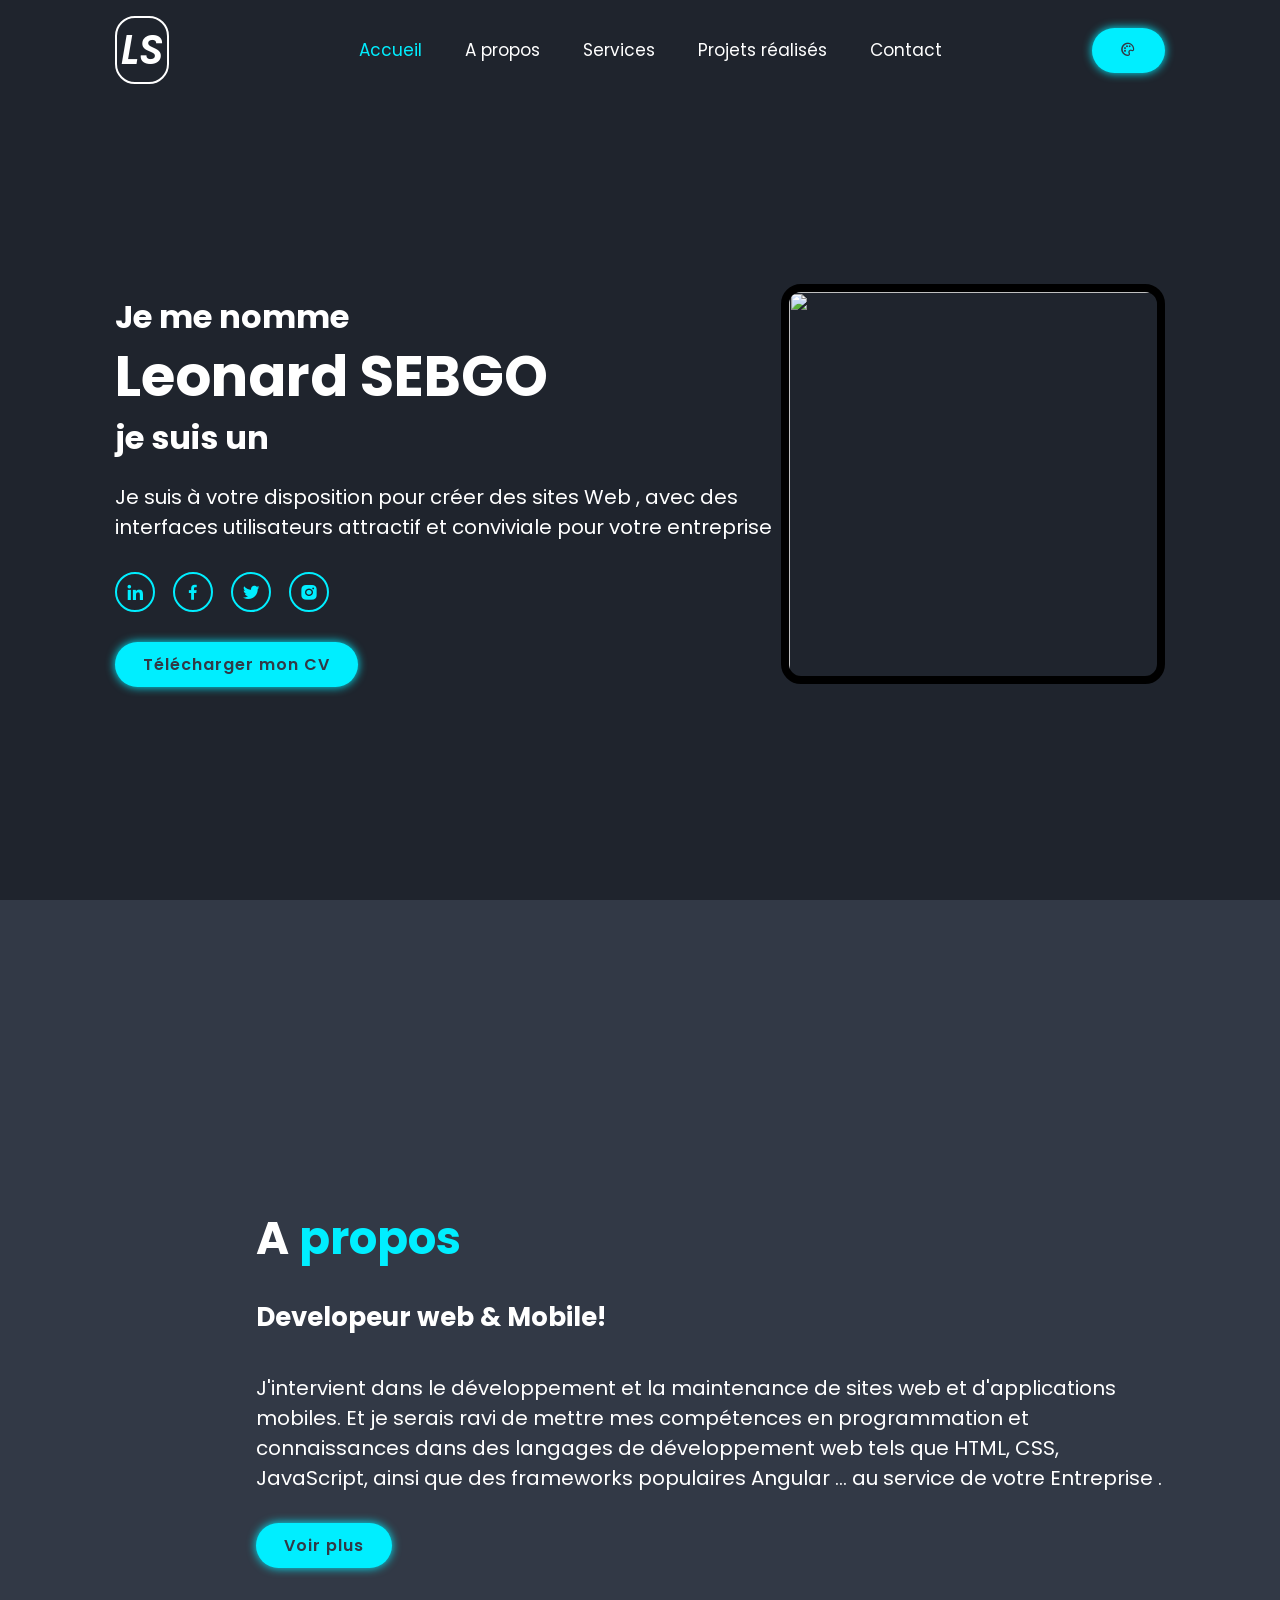
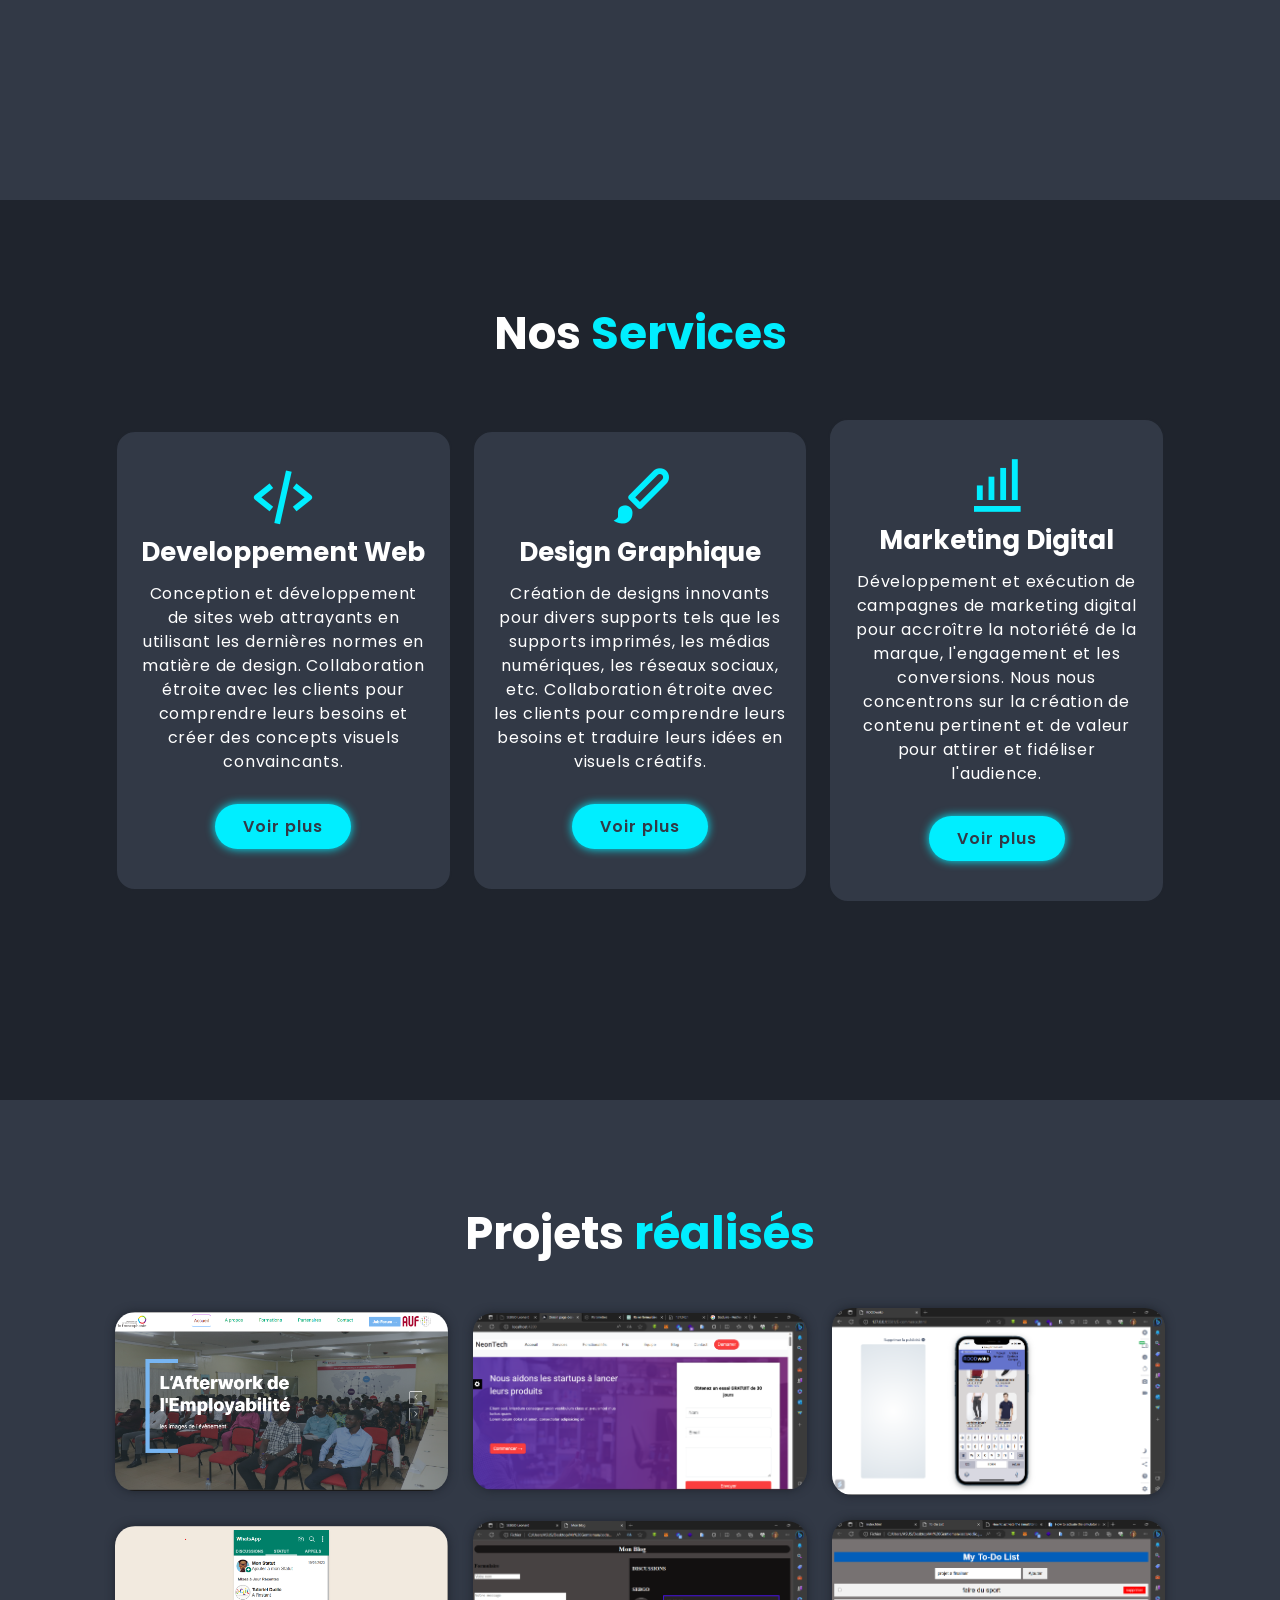
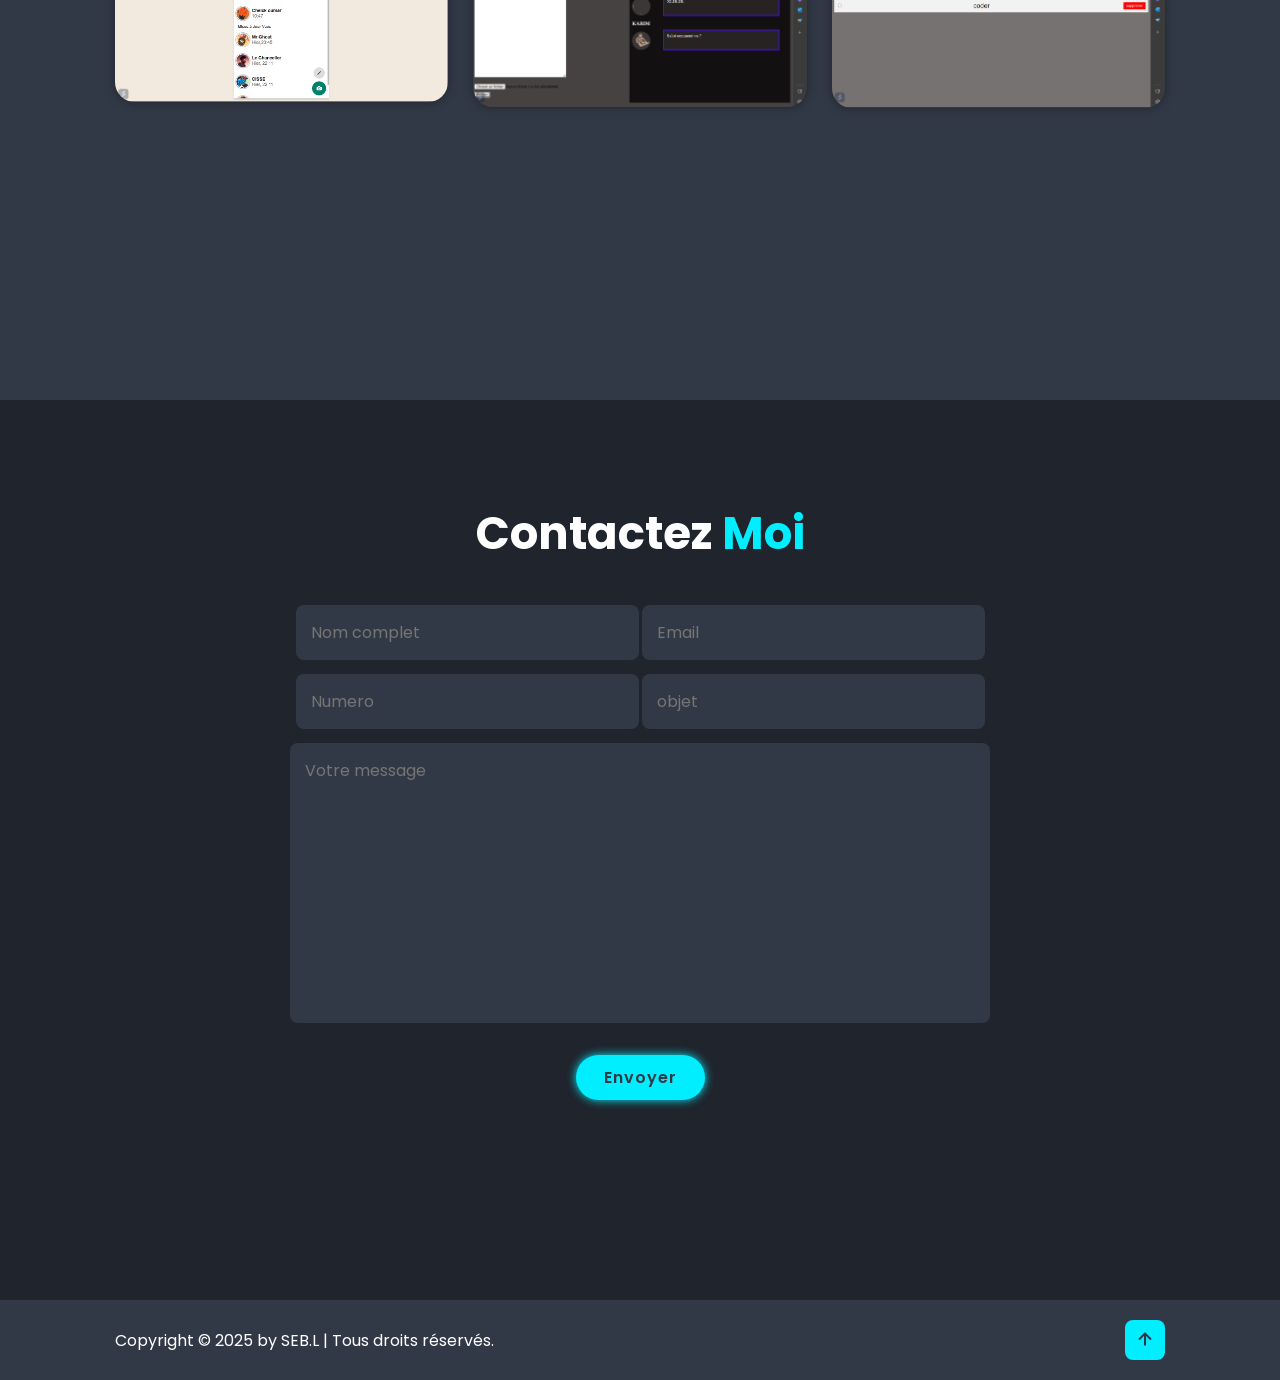
==== commit b7826426: "fix: profil image" ====
--- a/index.html
+++ b/index.html
@@ -58,7 +58,7 @@
              <a href="cv/CVLEO.pdf" download="CVLEO.pdf" class="btn">Télécharger mon CV</a>
         </div>
         <div class="home-img">
-            <img src="images/home.png" alt="">
+            <img src="images/profil.png" alt="">
         </div>
     </section>
 
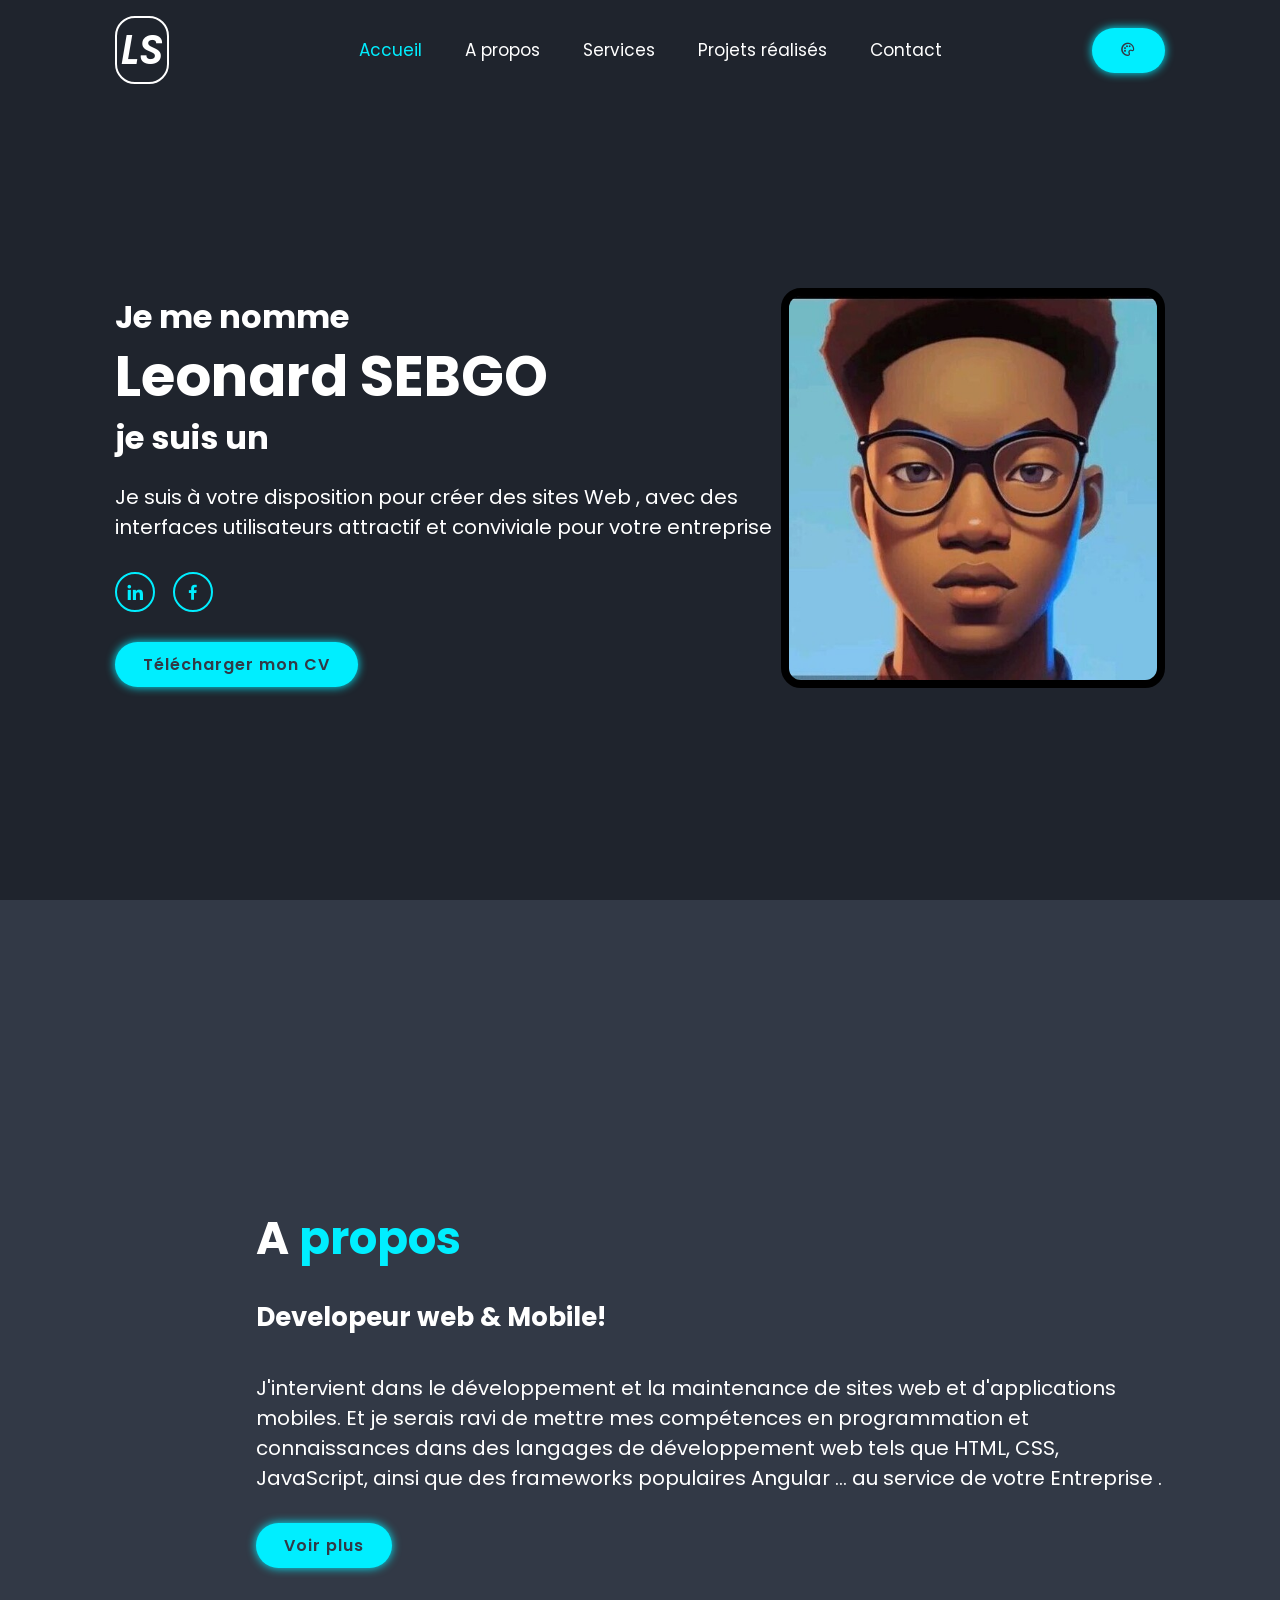
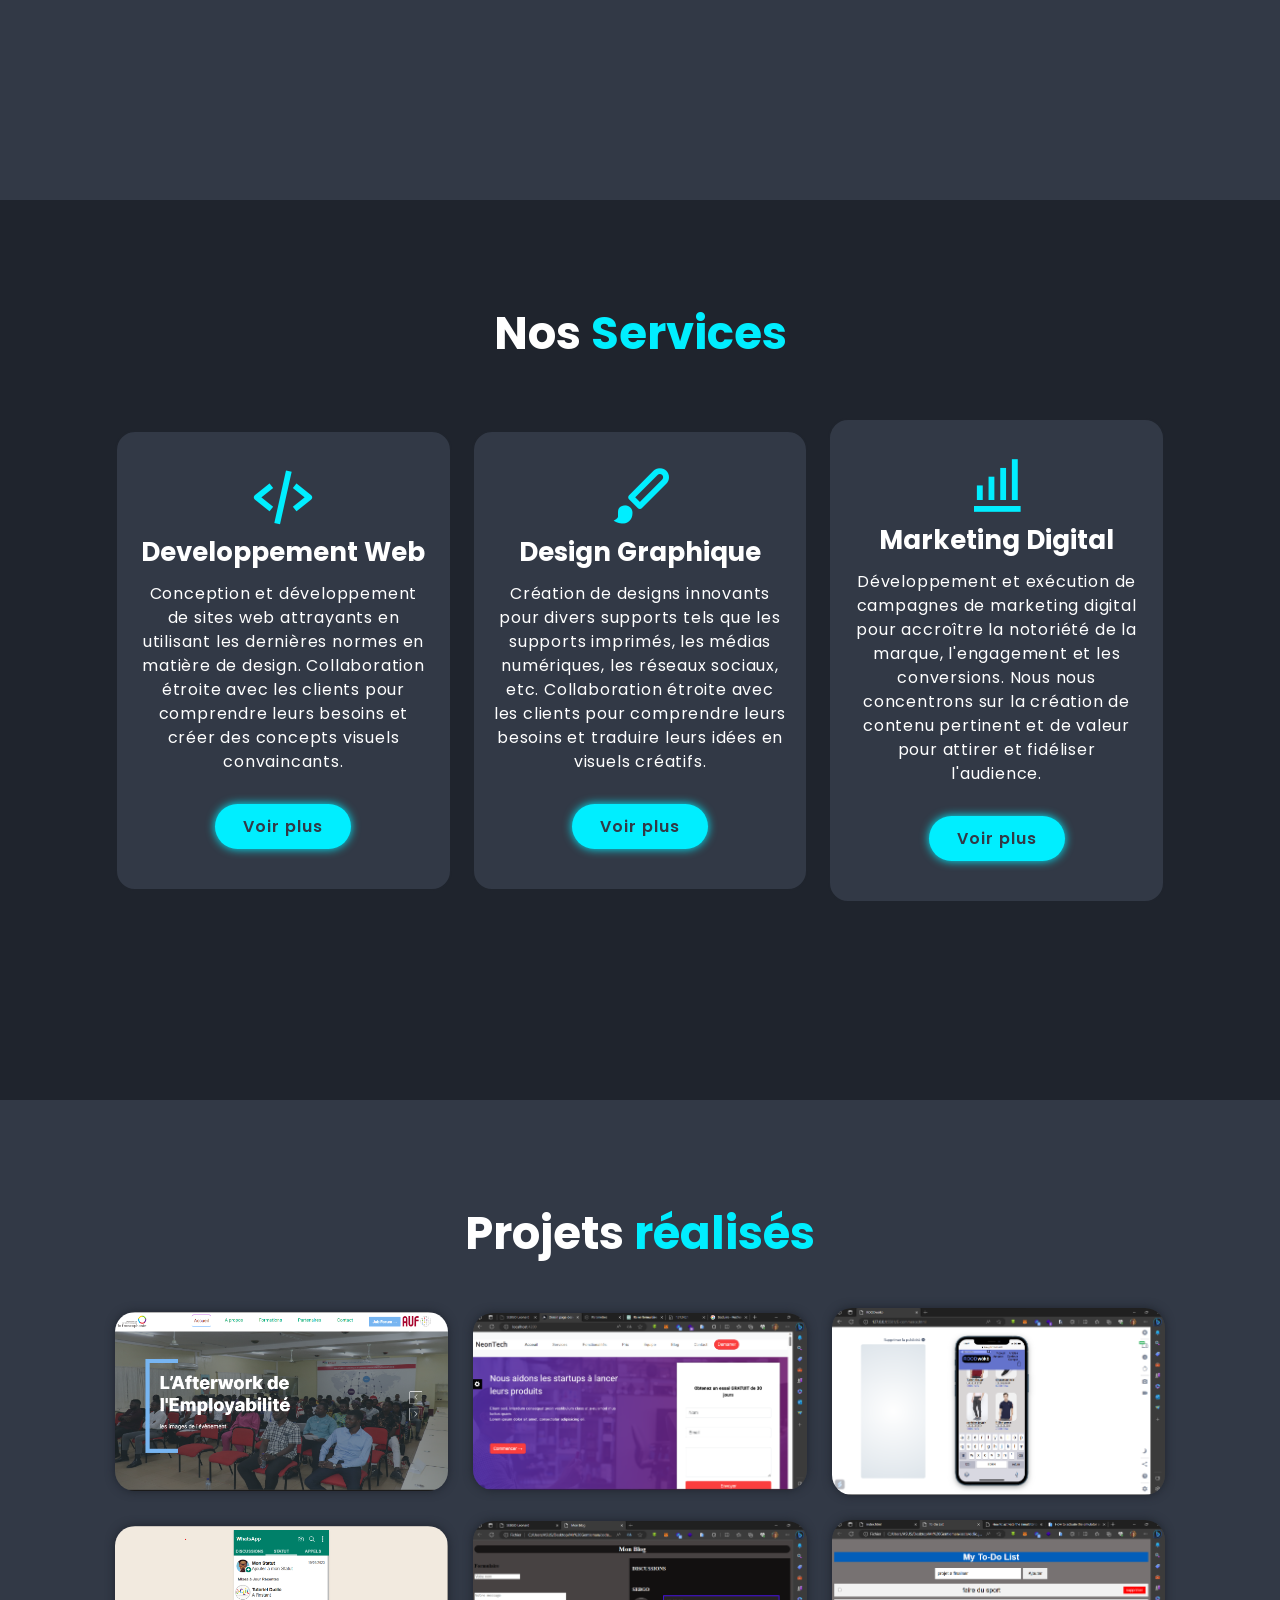
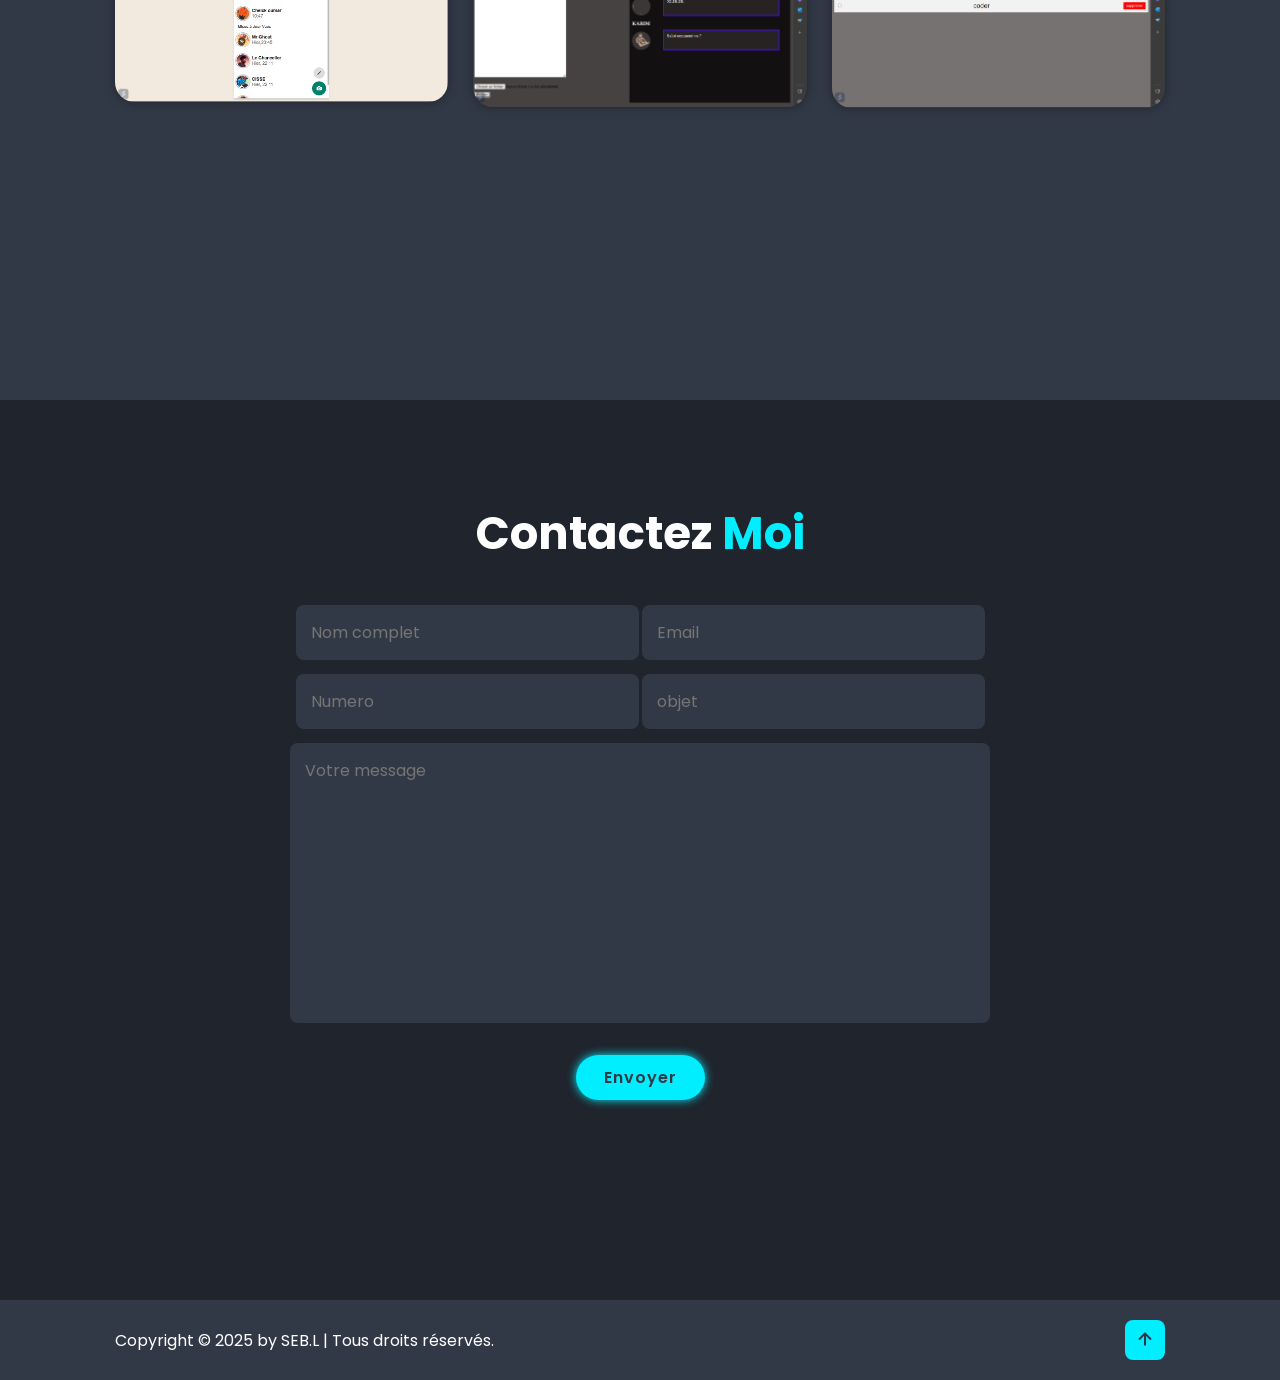
==== commit caacf942: "FIX: update social link" ====
--- a/index.html
+++ b/index.html
@@ -50,9 +50,9 @@
              <div class="social-media">
                 <!-- icon from boxicon -->
                 <a href="https://www.linkedin.com/in/leonard-sebgo-71203a273/"><i class="bx bxl-linkedin"></i></a>
-                <a href="#"><i class="bx bxl-facebook"></i></a>
-                <a href="#"><i class="bx bxl-twitter"></i></a>
-                <a href="#"><i class="bx bxl-instagram-alt"></i></a>
+                <a href="https://web.facebook.com/mrgentleman.seb"><i class="bx bxl-facebook"></i></a>
+               <!-- <a href="#"><i class="bx bxl-twitter"></i></a> -->
+               <!-- <a href="https://www.instagram.com/mrgentleman.seb/"><i class="bx bxl-instagram-alt"></i></a> -->
 
              </div>
              <a href="cv/CVLEO.pdf" download="CVLEO.pdf" class="btn">Télécharger mon CV</a>
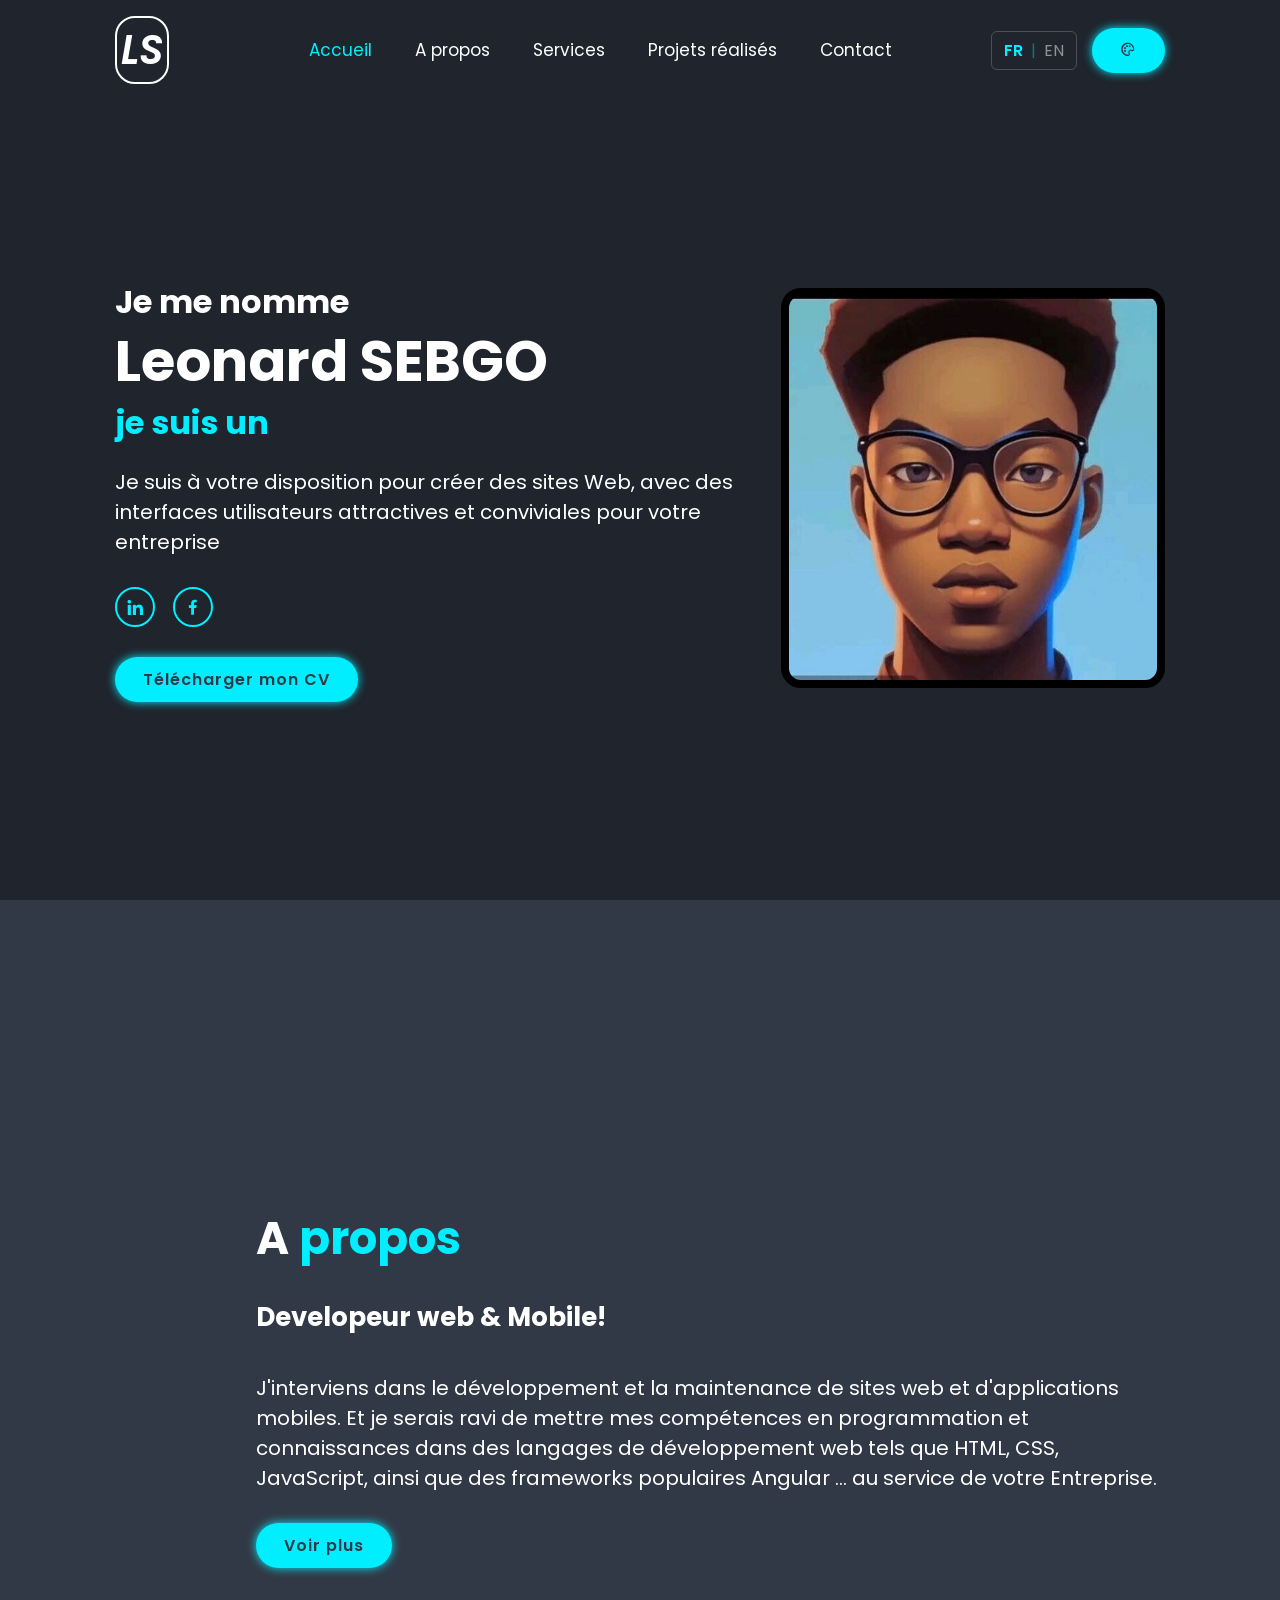
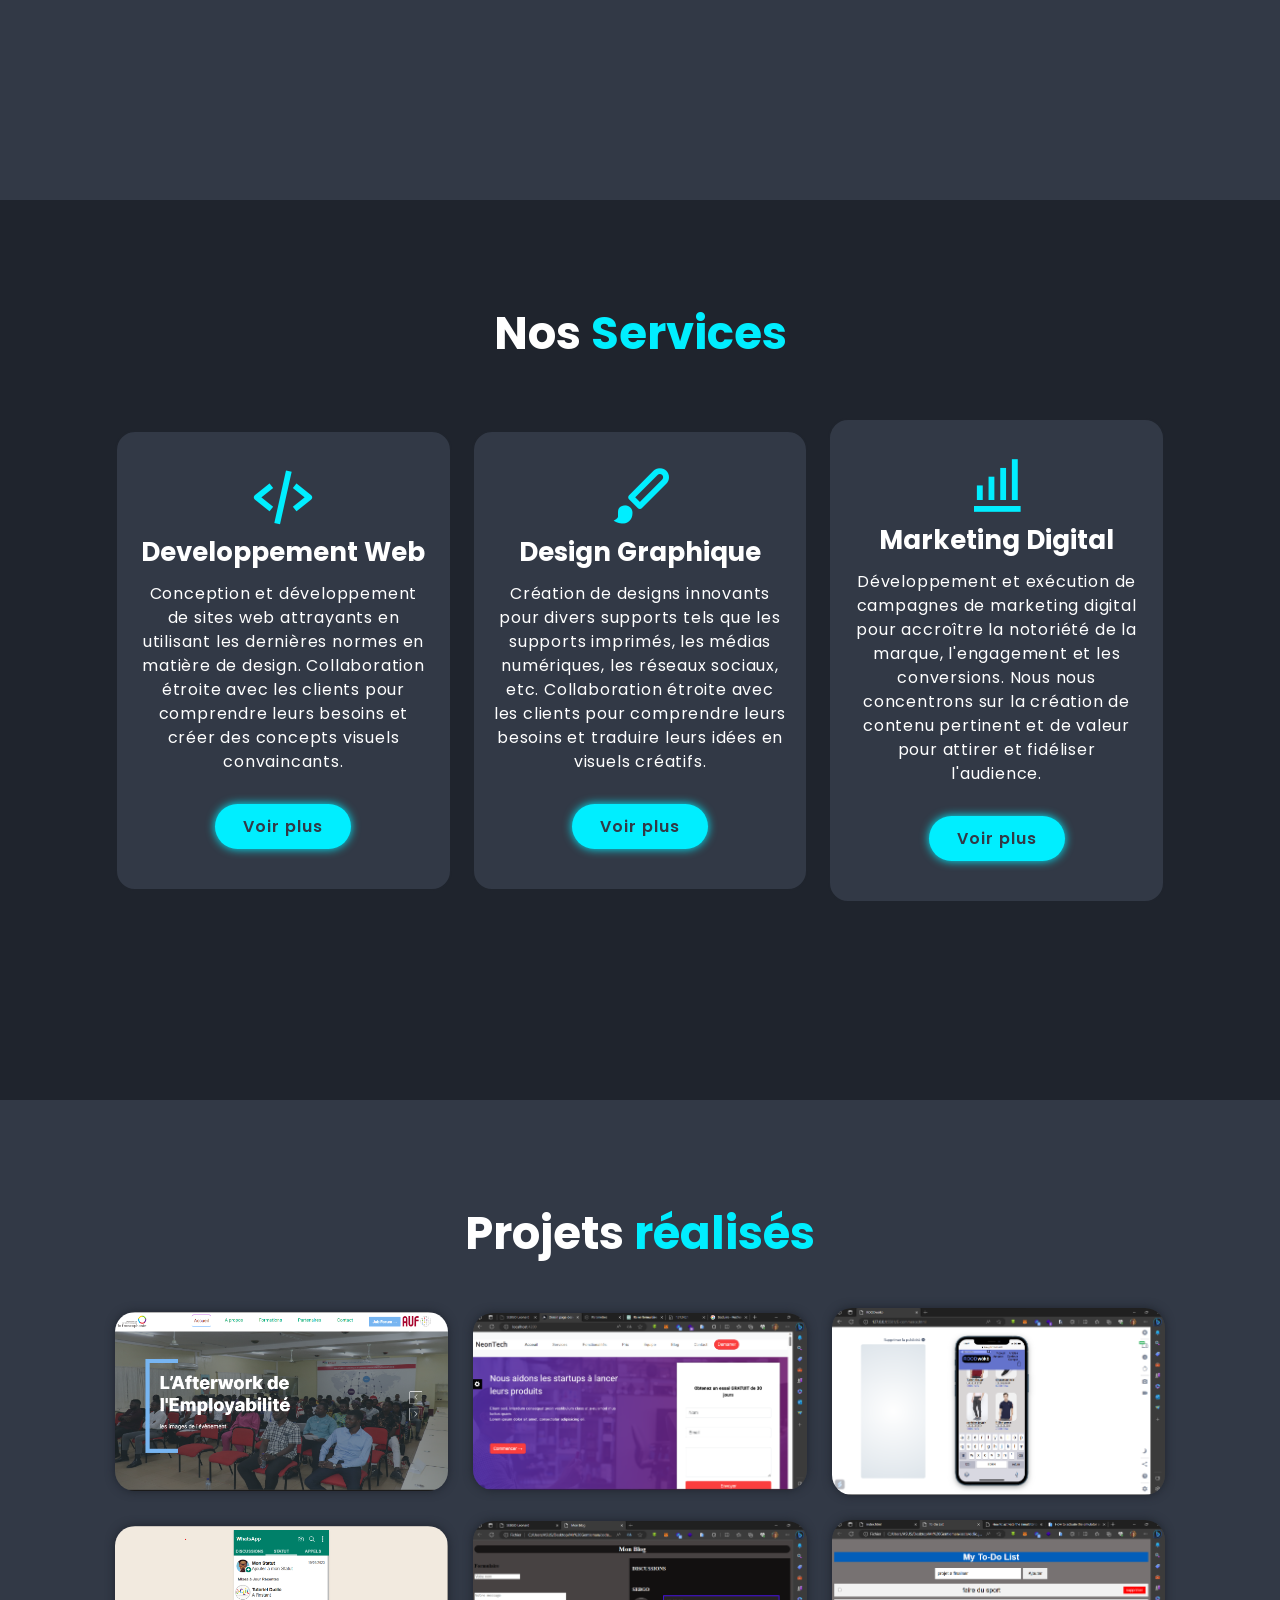
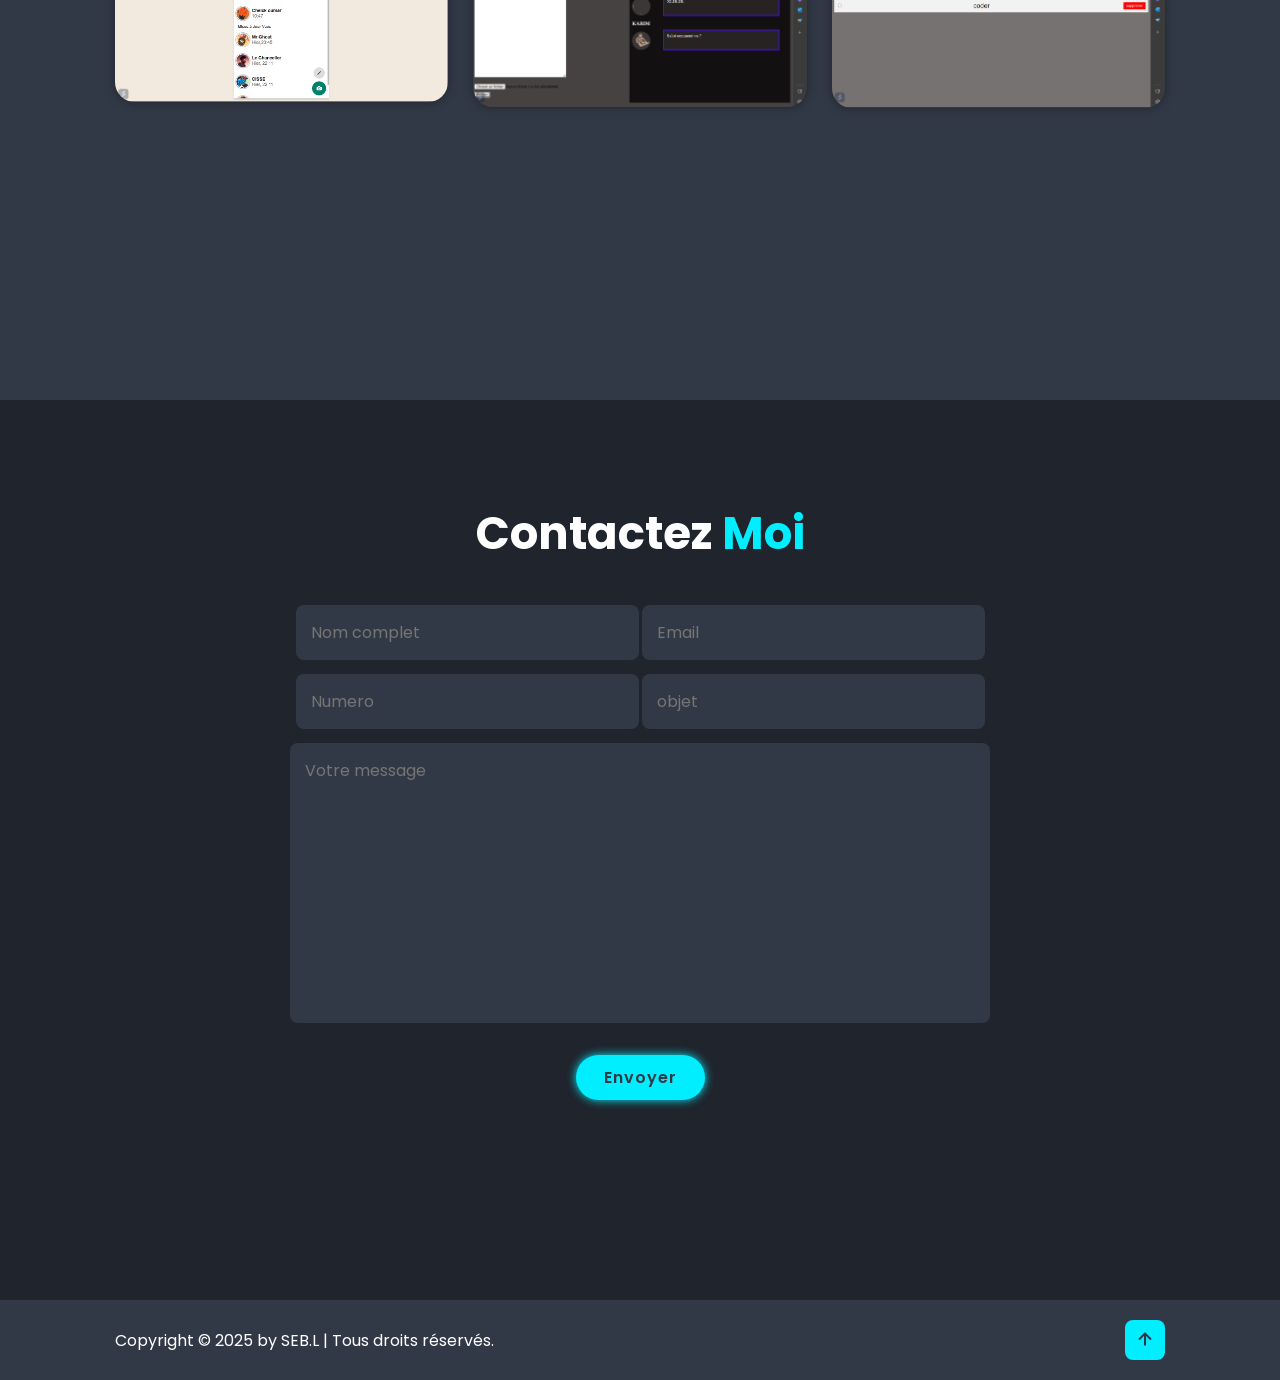
==== commit 6d4314bd: "FEATURE: translation in english" ====
--- a/index.html
+++ b/index.html
@@ -1,10 +1,10 @@
 
 <!DOCTYPE html>
-<html lang="en" class="sr">
+<html lang="fr" class="sr">
     <head>
         <meta charset="UTF-8">
         <meta name="viewport" content="width=:, initial-scale=1.0">
-        <title>SEBGO Leonard</title>
+        <title>Leonard SEBGO | Portfolio</title>
         <!--box icons -->
 <link href='https://unpkg.com/boxicons@2.1.4/css/boxicons.min.css' rel='stylesheet'>
         <!-- lien -->
@@ -21,16 +21,23 @@
 
     <nav class="navbar">
 
-        <a href="#home" class="active">Accueil</a>
-        <a href="#about">A propos</a>
-        <a href="#services">Services</a>
-        <a href="#Projets" >Projets réalisés</a>
-        <a href="#contact">Contact</a>
+        <a href="#home" class="active" data-i18n="nav.home">Accueil</a>
+        <a href="#about" data-i18n="nav.about">A propos</a>
+        <a href="#services" data-i18n="nav.services">Services</a>
+        <a href="#Projets" data-i18n="nav.projects">Projets réalisés</a>
+        <a href="#contact" data-i18n="nav.contact">Contact</a>
 
     </nav>
-    <button id="theme-toggle" class="theme-toggle">
-        <a href="#" class="btn"><i class='bx bx-palette' ></i></a>
+    <div class="header-controls">
+      <div id="lang-toggle" class="lang-toggle" role="group" aria-label="Changer de langue">
+        <button type="button" data-lang="fr" class="lang-option active">FR</button>
+        <span class="lang-sep" aria-hidden="true">|</span>
+        <button type="button" data-lang="en" class="lang-option">EN</button>
+      </div>
+      <button id="theme-toggle" class="theme-toggle">
+          <a href="#" class="btn"><i class='bx bx-palette' ></i></a>
       </button>
+    </div>
 </header>
   <!-- partie Accueil -->
   <section class="home" id="home">
@@ -41,21 +48,21 @@
     </div>
 
         <div class="home-content">
-            <h3> Je me nomme </h3>
+            <h3 data-i18n="home.greeting"> Je me nomme </h3>
             <h1>Leonard SEBGO </h1>
-            <h3>je suis un <span class="anime-text"></span></h3>
-            <p>Je suis à votre disposition pour créer des sites Web ,
+            <h3><span data-i18n="home.role_prefix">je suis un</span> <span class="anime-text"></span></h3>
+            <p data-i18n="home.description">Je suis à votre disposition pour créer des sites Web ,
                 avec des interfaces utilisateurs attractif
                 et conviviale pour votre entreprise </p>
              <div class="social-media">
                 <!-- icon from boxicon -->
-                <a href="https://www.linkedin.com/in/leonard-sebgo-71203a273/"><i class="bx bxl-linkedin"></i></a>
-                <a href="https://web.facebook.com/mrgentleman.seb"><i class="bx bxl-facebook"></i></a>
+                <a href="https://www.linkedin.com/in/leonard-sebgo-71203a273/" target="_blank" rel="noopener noreferrer" data-i18n-aria-label="social.linkedin" aria-label="Profil LinkedIn de Leonard SEBGO"><i class="bx bxl-linkedin"></i></a>
+                <a href="https://web.facebook.com/mrgentleman.seb" target="_blank" rel="noopener noreferrer" data-i18n-aria-label="social.facebook" aria-label="Page Facebook de Leonard SEBGO"><i class="bx bxl-facebook"></i></a>
                <!-- <a href="#"><i class="bx bxl-twitter"></i></a> -->
                <!-- <a href="https://www.instagram.com/mrgentleman.seb/"><i class="bx bxl-instagram-alt"></i></a> -->
 
              </div>
-             <a href="cv/CVLEO.pdf" download="CVLEO.pdf" class="btn">Télécharger mon CV</a>
+             <a href="cv/CVLEO.pdf" download="CVLEO.pdf" class="btn" data-i18n="home.download_cv" data-i18n-href="links.cv.href" data-i18n-download="links.cv.download">Télécharger mon CV</a>
         </div>
         <div class="home-img">
             <img src="images/profil.png" alt="">
@@ -68,63 +75,63 @@
             <img src="" alt="">
         </div>
         <div class="about-content">
-            <h2 class="heading"> A <span>propos</span></h2>
+            <h2 class="heading" data-i18n-html="about.heading"> A <span>propos</span></h2>
             <br>
             <br>
-            <h3>Developeur web & Mobile!</h3>
+            <h3 data-i18n="about.subtitle">Developeur web & Mobile!</h3>
             <br>
-            <p>J'intervient dans le développement et la maintenance de sites web et d'applications mobiles.
+            <p data-i18n="about.text">J'intervient dans le développement et la maintenance de sites web et d'applications mobiles.
                 Et je serais ravi de mettre mes compétences en programmation et connaissances dans
                  des langages de développement web tels que HTML, CSS, JavaScript, ainsi que des frameworks populaires Angular ...
                 au service de votre Entreprise .
             </p>
-            <a href="#" class="btn">Voir plus</a>
+            <a href="#Projets" class="btn" data-i18n="common.see_more" data-i18n-href="links.portfolio">Voir plus</a>
         </div>
 
     </section>
     <!-- Partie Services -->
     <section class="services" id="services">
-        <h2 class="heading">Nos <span>Services</span></h2>
+        <h2 class="heading" data-i18n-html="services.heading">Nos <span>Services</span></h2>
         <div class="services-container">
             <div class="services-box">
                 <i class="bx bx-code-alt"></i>
-                <h3>Developpement Web</h3>
-                <p>
+                <h3 data-i18n="services.web.title">Developpement Web</h3>
+                <p data-i18n="services.web.desc">
                     Conception et développement de sites web attrayants en utilisant les dernières normes en matière de design.
                     Collaboration étroite avec les clients pour comprendre leurs besoins et créer des concepts visuels convaincants.
                 </p>
-                <a href="#Projets" class="btn"> Voir plus</a>
+                <a href="#Projets" class="btn" data-i18n="common.see_more" data-i18n-href="links.portfolio"> Voir plus</a>
             </div>
             <div class="services-box">
                 <i class="bx bxs-paint"></i>
-                <h3>Design Graphique</h3>
-                <p>
+                <h3 data-i18n="services.design.title">Design Graphique</h3>
+                <p data-i18n="services.design.desc">
                     Création de designs innovants pour divers supports tels que les supports imprimés, les médias numériques, les réseaux sociaux, etc.
                     Collaboration étroite avec les clients pour comprendre leurs besoins et traduire leurs idées en visuels créatifs.
                 </p>
-                <a href="#Projets" class="btn">Voir plus</a>
+                <a href="#Projets" class="btn" data-i18n="common.see_more" data-i18n-href="links.portfolio">Voir plus</a>
             </div>
 
             <div class="services-box">
                 <i class="bx bx-bar-chart-alt"></i>
-                <h3> Marketing Digital</h3>
-                <p>
+                <h3 data-i18n="services.marketing.title"> Marketing Digital</h3>
+                <p data-i18n="services.marketing.desc">
                     Développement et exécution de campagnes de marketing digital pour accroître la notoriété de la marque, l'engagement et les conversions.
                     Nous nous concentrons sur la création de contenu pertinent et de valeur pour attirer et fidéliser l'audience.
                 </p>
-                <a href="#Projets" class="btn"> Voir plus</a>
+                <a href="#Projets" class="btn" data-i18n="common.see_more" data-i18n-href="links.portfolio"> Voir plus</a>
             </div>
         </div>
     </section>
     <!-- Partie Portfolio -->
     <section class="portfolio" id="Projets">
-        <h2 class="heading" > Projets <span>réalisés</span></h2>
+        <h2 class="heading" data-i18n-html="portfolio.heading"> Projets <span>réalisés</span></h2>
 
         <div class="portfolio-container">
             <div class="portfolio-box">
                 <img src="images/Hackathon.png" alt="">
                 <div class="portfolio-layer">
-                    <a href="https://github.com/MrGentlemanSeb/Forum_Dclic.git"><h4> Projet Hackathon Forum Dclic </h4></a>
+                    <a href="https://github.com/MrGentlemanSeb/Forum_Dclic.git" target="_blank" rel="noopener noreferrer" data-i18n-aria-label="portfolio.project1" aria-label="Projet Hackathon Forum Dclic"><h4 data-i18n="portfolio.project1"> Projet Hackathon Forum Dclic </h4></a>
                 </div>
 
 
@@ -132,7 +139,7 @@
             <div class="portfolio-box">
                 <img src="images/projet0.png" alt="">
                 <div class="portfolio-layer">
-                    <a href="https://github.com/MrGentlemanSeb/Dorsin.git"><h4>Projet angular</h4></a>
+                    <a href="https://github.com/MrGentlemanSeb/Dorsin.git" target="_blank" rel="noopener noreferrer" data-i18n-aria-label="portfolio.project2" aria-label="Projet angular"><h4 data-i18n="portfolio.project2">Projet angular</h4></a>
                 </div>
 
 
@@ -140,8 +147,8 @@
             <div class="portfolio-box">
                 <img src="images/projet02.png" alt="">
                 <div class="portfolio-layer">
-                    <a href="https://github.com/MrGentlemanSeb/Projet-page-web-complet.git">
-                        <h4> Projet e-commerce</h4>
+                    <a href="https://github.com/MrGentlemanSeb/Projet-page-web-complet.git" target="_blank" rel="noopener noreferrer" data-i18n-aria-label="portfolio.project3" aria-label="Projet e-commerce">
+                        <h4 data-i18n="portfolio.project3"> Projet e-commerce</h4>
                     </a>
                 </div>
 
@@ -150,7 +157,7 @@
             <div class="portfolio-box">
                 <img src="images/projet1.png" alt="">
                 <div class="portfolio-layer">
-                    <a href="https://github.com/MrGentlemanSeb/Projet-Whatsapp"> <h4> Projet Whatsapp</h4></a>
+                    <a href="https://github.com/MrGentlemanSeb/Projet-Whatsapp" target="_blank" rel="noopener noreferrer" data-i18n-aria-label="portfolio.project4" aria-label="Projet Whatsapp"> <h4 data-i18n="portfolio.project4"> Projet Whatsapp</h4></a>
                 </div>
 
 
@@ -158,7 +165,7 @@
             <div class="portfolio-box">
                 <img src="images/projet2.png" alt="">
                 <div class="portfolio-layer">
-                    <a href="https://github.com/MrGentlemanSeb/dclic_js_projects/tree/f0824eed3f929a016f1993239b9b0e1e209b7018/blog"><h4>Projet Blog</h4></a>
+                    <a href="https://github.com/MrGentlemanSeb/dclic_js_projects/tree/f0824eed3f929a016f1993239b9b0e1e209b7018/blog" target="_blank" rel="noopener noreferrer" data-i18n-aria-label="portfolio.project5" aria-label="Projet Blog"><h4 data-i18n="portfolio.project5">Projet Blog</h4></a>
                 </div>
 
 
@@ -166,7 +173,7 @@
             <div class="portfolio-box">
                 <img src="images/projet3.png" alt="">
                 <div class="portfolio-layer">
-                    <a href="todo_list"> <h4>Projet TODO List</h4></a>
+                    <a href="todo_list" data-i18n-aria-label="portfolio.project6" aria-label="Projet TODO List"> <h4 data-i18n="portfolio.project6">Projet TODO List</h4></a>
                 </div>
 
 
@@ -178,39 +185,24 @@
 
     <!-- Partie Contact -->
     <section class="contact" id="contact">
-        <h2 class="heading">Contactez <span>Moi</span></h2>
-        <!-- <form>
-            <div class="input-box">
-                <input type="text" placeholder="Nom complet" name="nom">
-                <input type="email" placeholder="Email" name="email">
-            </div>
-            <div class="input-box">
-                <input type="number" placeholder="Numero"  name="numero">
-                <input type="text" placeholder="objet"  name="objet">
-            </div>
-            <textarea name="" id="" cols="30" rows="10" placeholder="Votre message" name="message"></textarea>
-            <a href="mailto:sebgoleonardo3@gmail.com" class="btn">Envoyer</a>
-
-
-
-        </form> -->
+        <h2 class="heading" data-i18n-html="contact.heading">Contactez <span>Moi</span></h2>
         <form id="monFormulaire">
             <div class="input-box">
-                <input type="text" placeholder="Nom complet" name="nom" required>
-                <input type="email" placeholder="Email" name="email" required>
+                <input type="text" placeholder="Nom complet" name="nom" data-i18n-placeholder="contact.name" required>
+                <input type="email" placeholder="Email" name="email" data-i18n-placeholder="contact.email" required>
             </div>
             <div class="input-box">
-                <input type="number" placeholder="Numero" name="numero" required>
-                <input type="text" placeholder="objet" name="objet" required>
-            </div>
-            <textarea name="message" cols="30" rows="10" placeholder="Votre message" required></textarea>
-            <button type="submit" class="btn">Envoyer</button>
+                <input type="number" placeholder="Numero" name="numero" data-i18n-placeholder="contact.phone" required>
+                <input type="text" placeholder="objet" name="objet" data-i18n-placeholder="contact.subject" required>
+            </div>
+            <textarea name="message" cols="30" rows="10" placeholder="Votre message" data-i18n-placeholder="contact.message" required></textarea>
+            <button type="submit" class="btn" data-i18n="contact.submit">Envoyer</button>
         </form>
 
     </section>
     <footer class="footer">
         <div class="footer-text">
-            <p>Copyright © 2025 by SEB.L | Tous droits réservés.</p>
+            <p data-i18n="footer.copyright">Copyright © 2025 by SEB.L | Tous droits réservés.</p>
         </div>
         <div class="footer-iconTop">
             <a href="#"><i class="bx bx-up-arrow-alt"></i></a>
--- a/style.css
+++ b/style.css
@@ -160,6 +160,54 @@
     font-weight: 600;
     transition: .5s ease;
 }
+.header-controls {
+    display: flex;
+    align-items: center;
+    gap: 1.5rem;
+    flex-shrink: 0;
+    position: relative;
+    z-index: 101;
+}
+
+.lang-toggle {
+    display: flex;
+    align-items: center;
+    background: transparent;
+    color: var(--text-color);
+    font-size: 1.6rem;
+    font-family: 'poppins', sans-serif;
+    padding: 0.4rem 0.8rem;
+    border: 1px solid rgba(255, 255, 255, 0.2);
+    border-radius: 0.6rem;
+    transition: 0.3s;
+}
+
+.lang-toggle:hover {
+    border-color: var(--main-color);
+}
+
+.lang-option {
+    background: transparent;
+    color: inherit;
+    font-size: inherit;
+    font-family: inherit;
+    cursor: pointer;
+    opacity: 0.5;
+    padding: 0.2rem 0.4rem;
+    transition: 0.3s;
+}
+
+.lang-option.active {
+    color: var(--main-color);
+    opacity: 1;
+    font-weight: 600;
+}
+
+.lang-sep {
+    margin: 0 0.4rem;
+    opacity: 0.4;
+}
+
 .theme-toggle{
     background: transparent;
 }
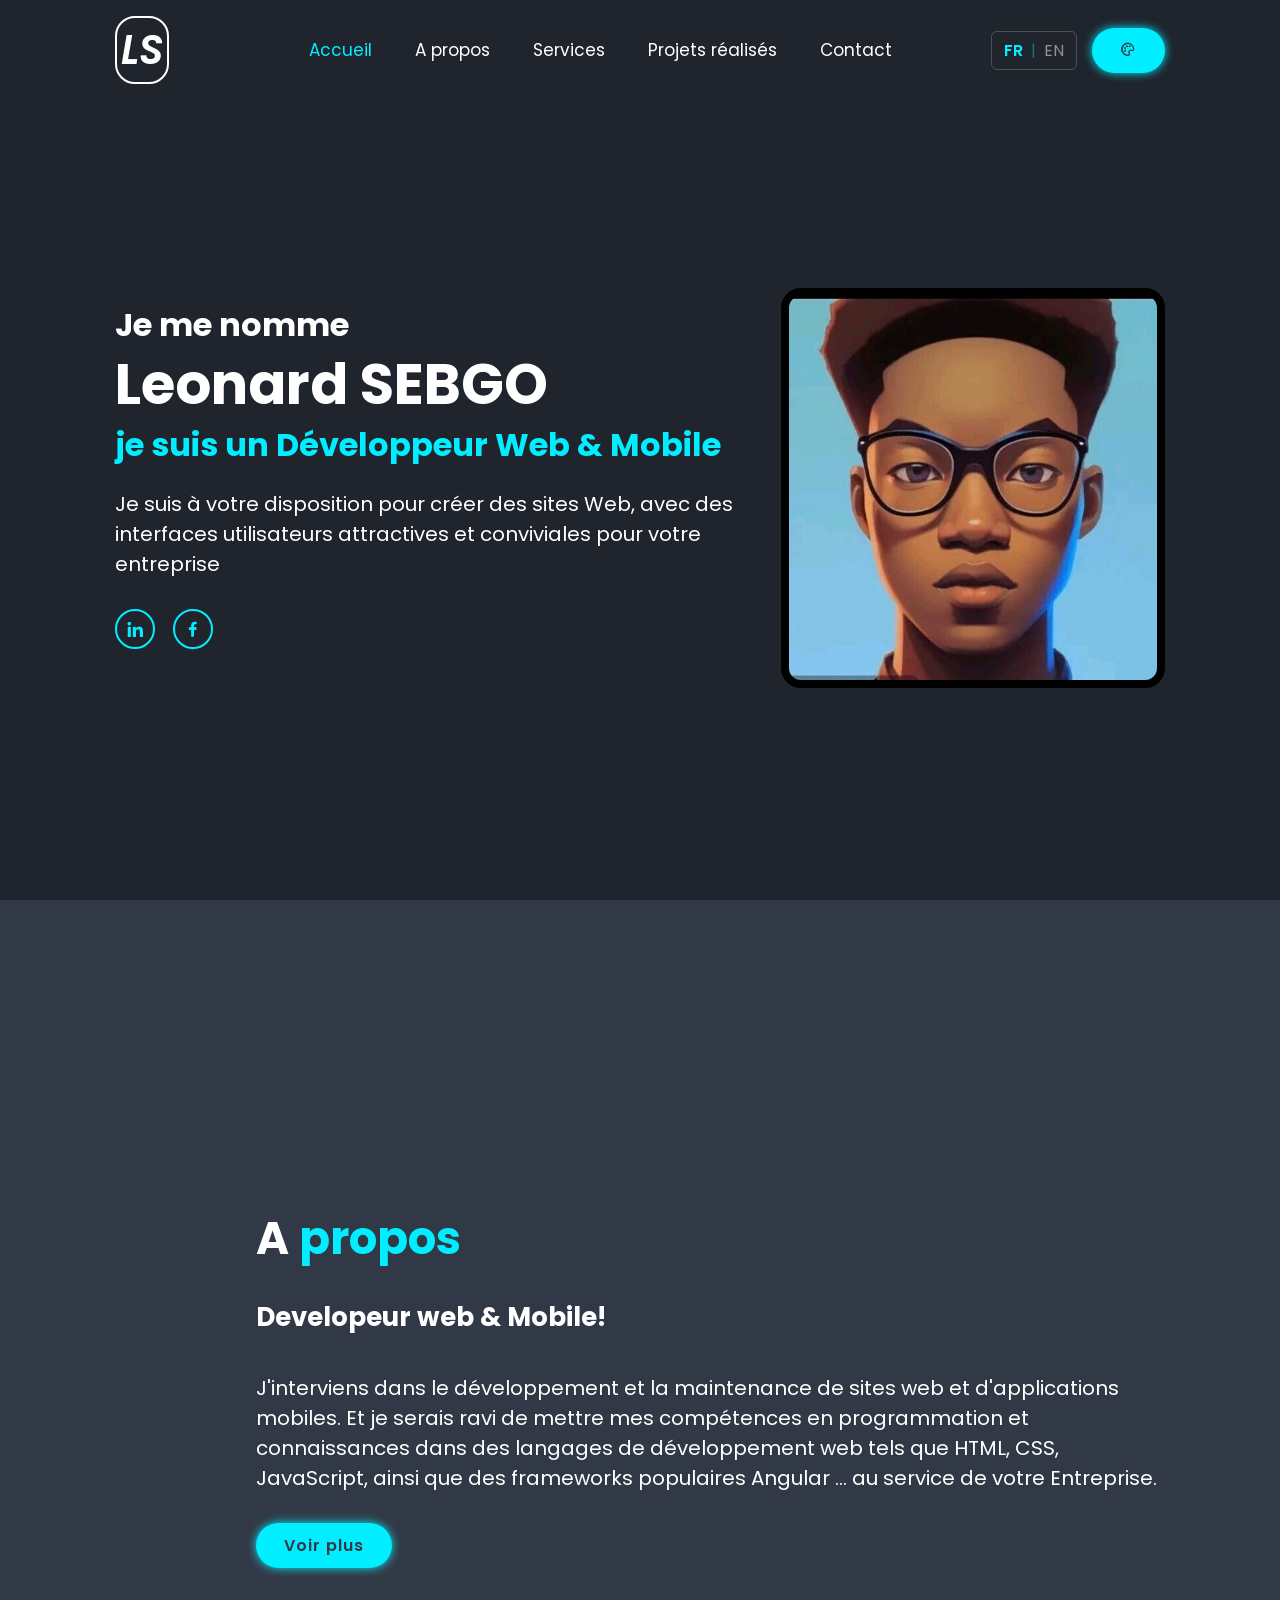
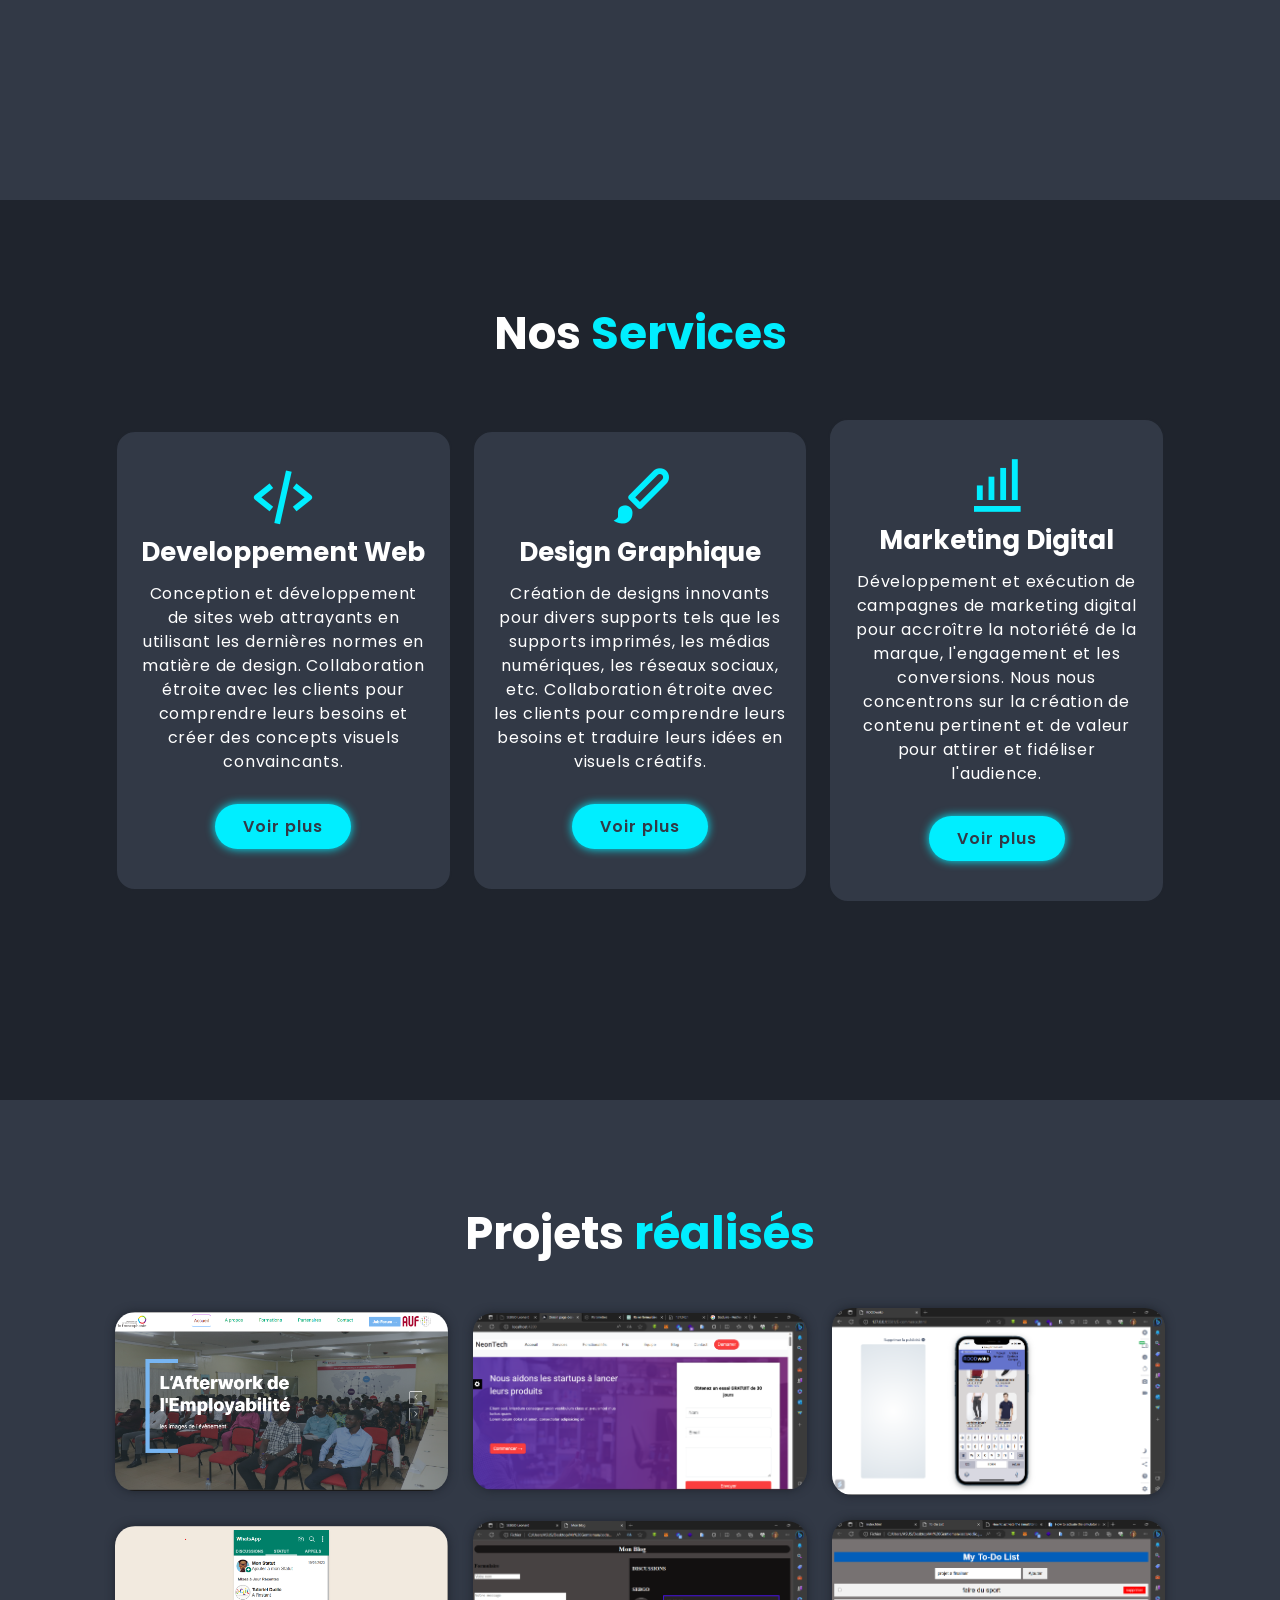
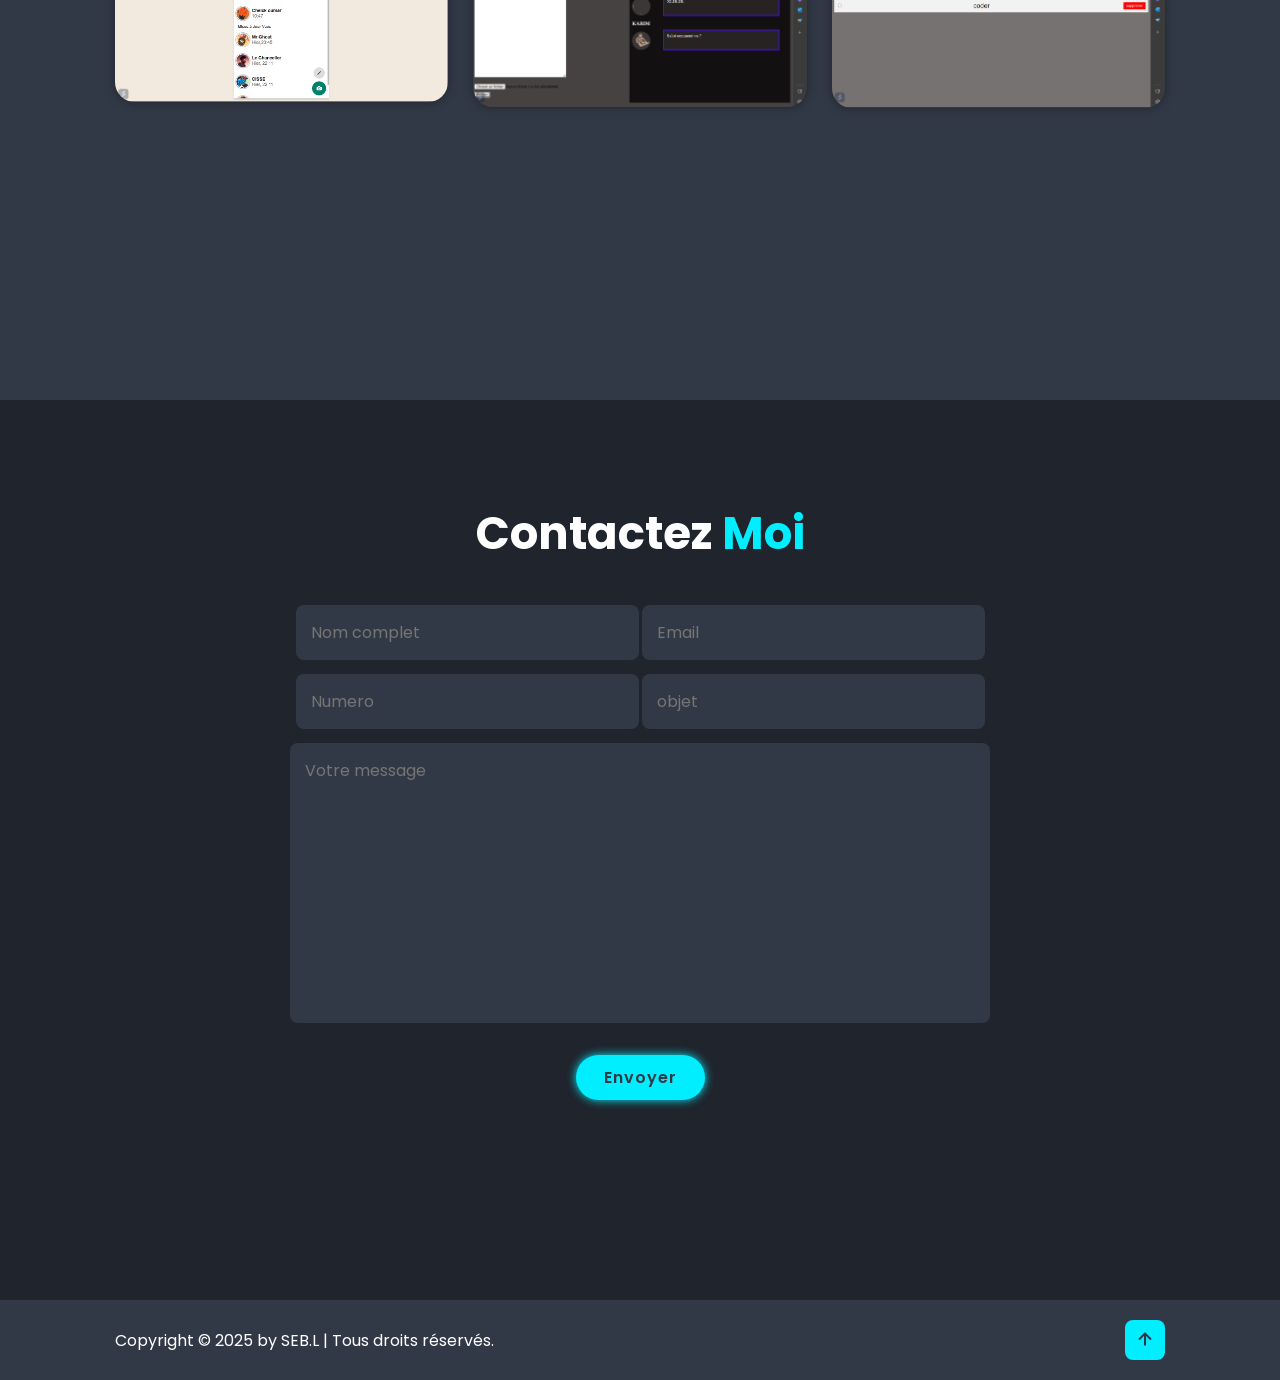
==== commit 0a5e17f6: "FIX: translation in english" ====
--- a/index.html
+++ b/index.html
@@ -15,7 +15,7 @@
   <!-- le header -->
   <div class="bubble-container"></div>
 <header class="header">
-   <h1 > <a href="#" class="logo">LS</a></h1>
+   <h1 > <a href="#home" class="logo">LS</a></h1>
      <i class="bx bx-menu" id="menu-icon"></i>
 
 
@@ -42,11 +42,6 @@
   <!-- partie Accueil -->
   <section class="home" id="home">
 
-
-
-
-    </div>
-
         <div class="home-content">
             <h3 data-i18n="home.greeting"> Je me nomme </h3>
             <h1>Leonard SEBGO </h1>
@@ -62,7 +57,7 @@
                <!-- <a href="https://www.instagram.com/mrgentleman.seb/"><i class="bx bxl-instagram-alt"></i></a> -->
 
              </div>
-             <a href="cv/CVLEO.pdf" download="CVLEO.pdf" class="btn" data-i18n="home.download_cv" data-i18n-href="links.cv.href" data-i18n-download="links.cv.download">Télécharger mon CV</a>
+           <!-- <a href="cv/CVLEO.pdf" download="CVLEO.pdf" class="btn" data-i18n="home.download_cv" data-i18n-href="links.cv.href" data-i18n-download="links.cv.download">Télécharger mon CV</a> -->
         </div>
         <div class="home-img">
             <img src="images/profil.png" alt="">
--- a/style.css
+++ b/style.css
@@ -113,6 +113,15 @@
 }
 .home-content h3:nth-of-type(2){
     margin-bottom: 2rem;
+}
+.home-content h3 .anime-text {
+    display: inline;
+    color: var(--main-color);
+    min-width: 1ch;
+}
+.home-content h3 .anime-text .typed-cursor {
+    color: var(--main-color);
+    opacity: 1;
 }
 span{
     color: var(--main-color);
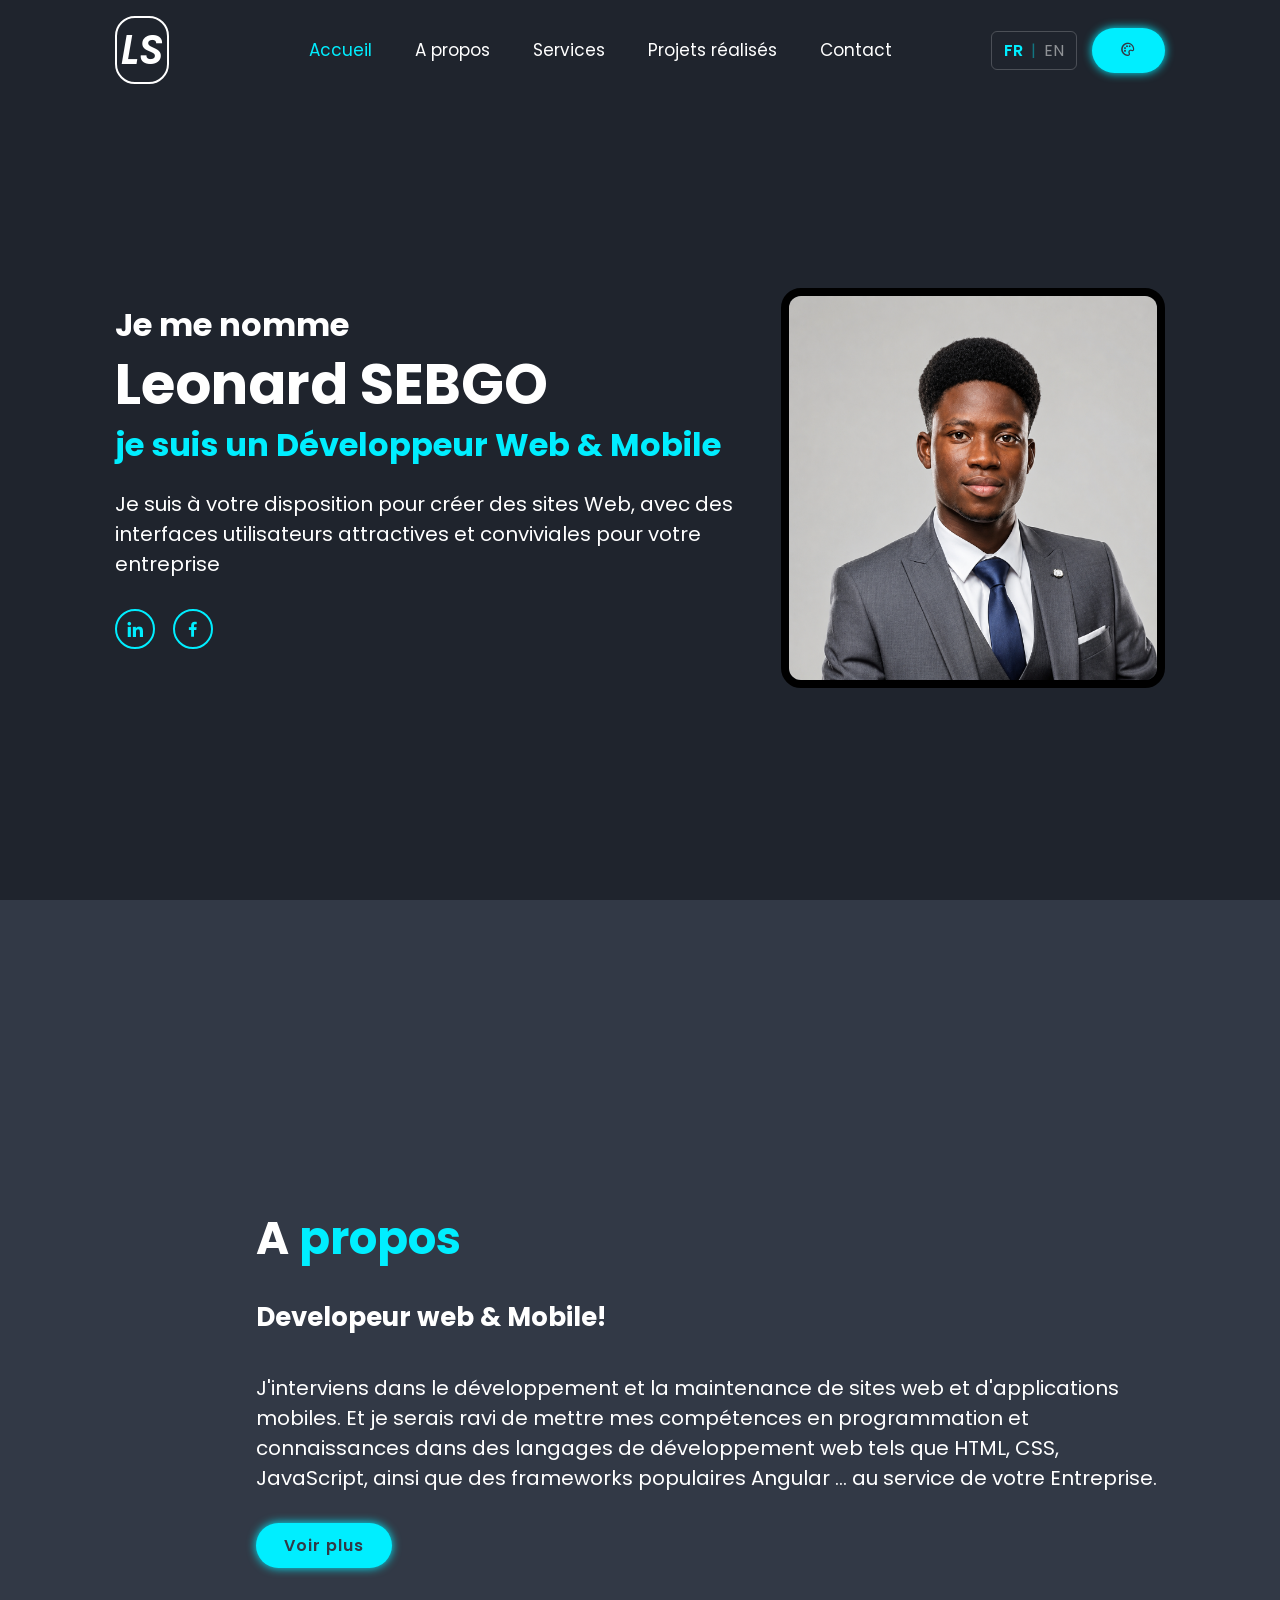
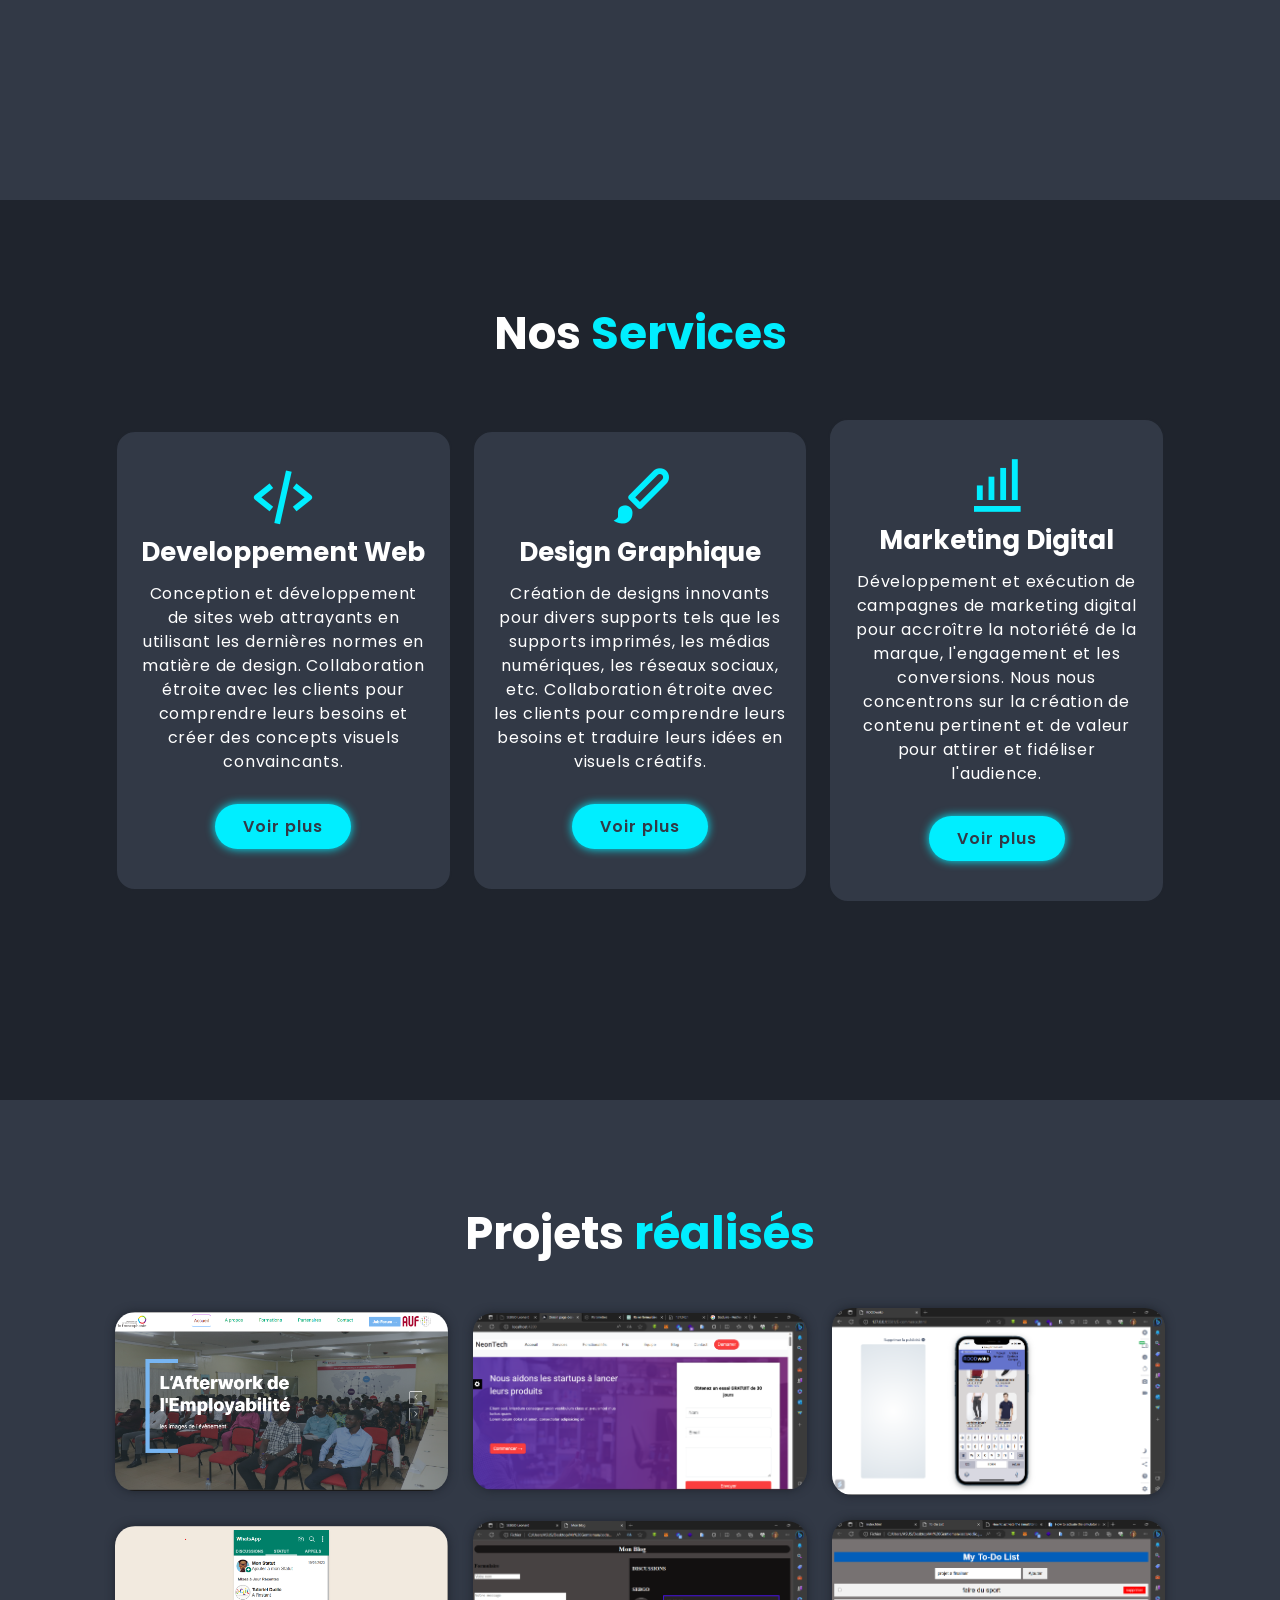
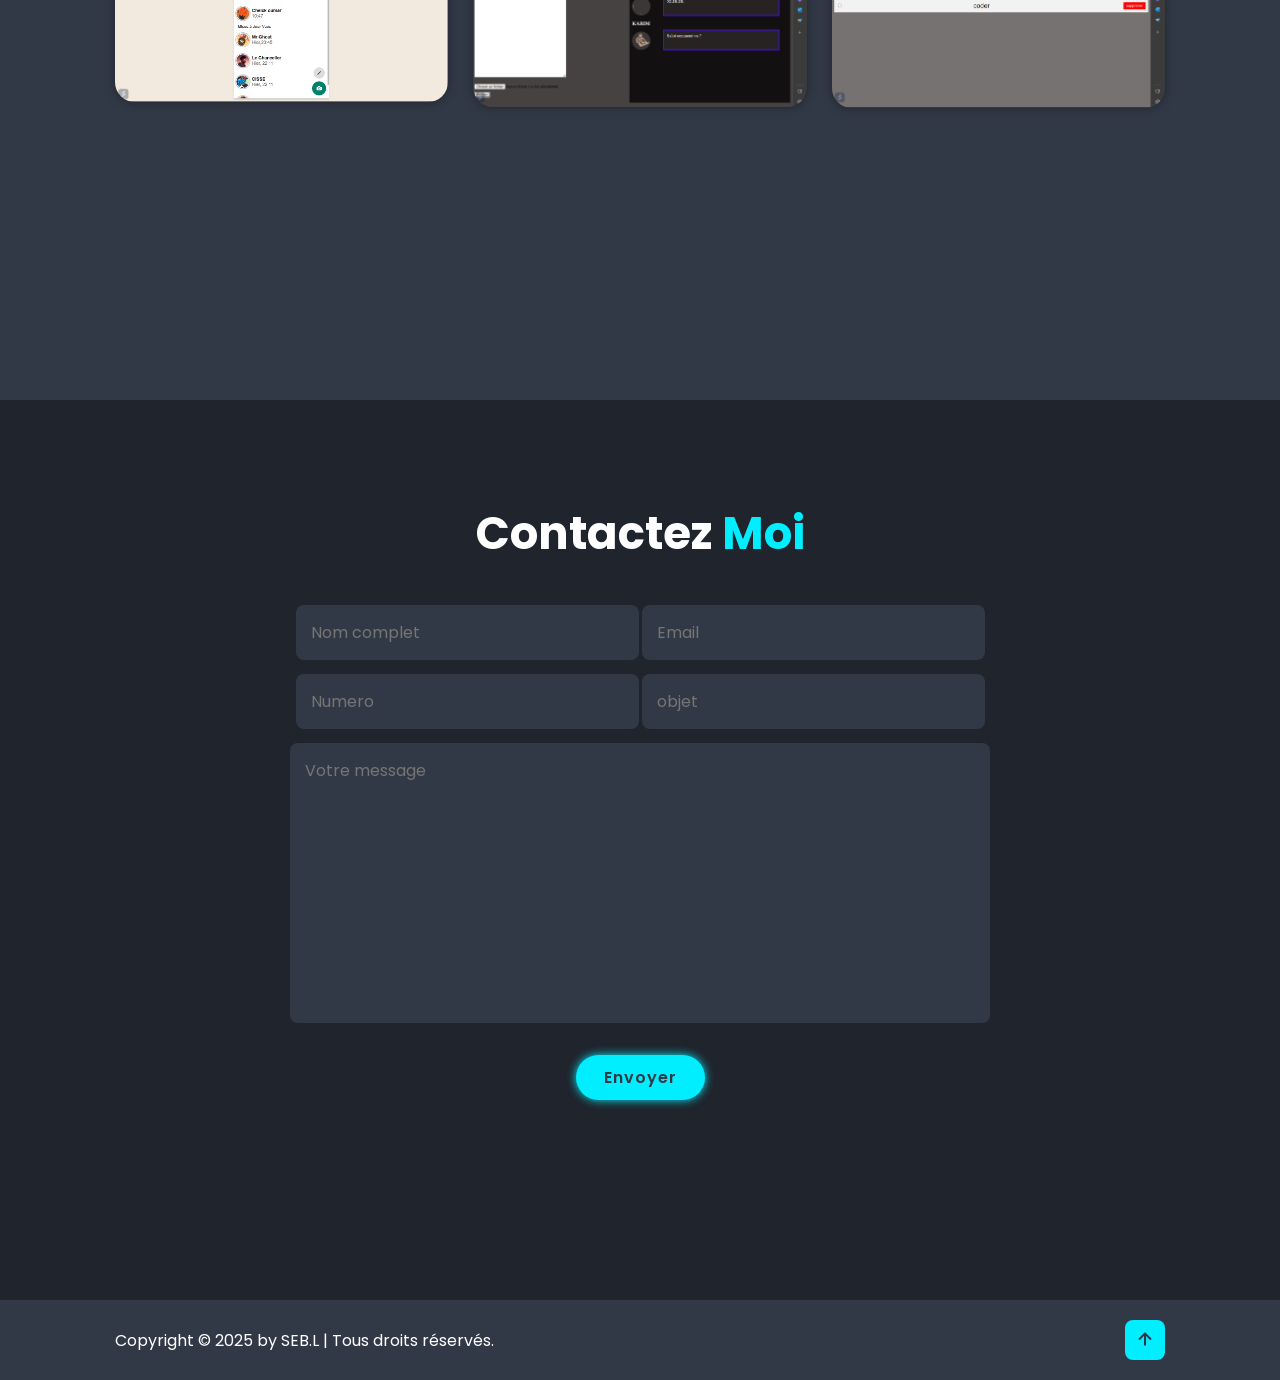
==== commit f811e2c9: "FIX: mail" ====
--- a/index.html
+++ b/index.html
@@ -182,13 +182,14 @@
     <section class="contact" id="contact">
         <h2 class="heading" data-i18n-html="contact.heading">Contactez <span>Moi</span></h2>
         <form id="monFormulaire">
+            <input type="hidden" name="reply_to" value="">
             <div class="input-box">
-                <input type="text" placeholder="Nom complet" name="nom" data-i18n-placeholder="contact.name" required>
-                <input type="email" placeholder="Email" name="email" data-i18n-placeholder="contact.email" required>
+                <input type="text" placeholder="Nom complet" name="from_name" data-i18n-placeholder="contact.name" required>
+                <input type="email" placeholder="Email" name="from_email" data-i18n-placeholder="contact.email" required>
             </div>
             <div class="input-box">
-                <input type="number" placeholder="Numero" name="numero" data-i18n-placeholder="contact.phone" required>
-                <input type="text" placeholder="objet" name="objet" data-i18n-placeholder="contact.subject" required>
+                <input type="tel" placeholder="Numero" name="phone" data-i18n-placeholder="contact.phone" required>
+                <input type="text" placeholder="objet" name="subject" data-i18n-placeholder="contact.subject" required>
             </div>
             <textarea name="message" cols="30" rows="10" placeholder="Votre message" data-i18n-placeholder="contact.message" required></textarea>
             <button type="submit" class="btn" data-i18n="contact.submit">Envoyer</button>
@@ -206,7 +207,7 @@
 
 
 
-    <script src="https://cdn.emailjs.com/dist/email.min.js"></script>
+    <script src="https://cdn.jsdelivr.net/npm/@emailjs/browser@4/dist/email.min.js"></script>
   <!-- animation au survol -->
 
 
